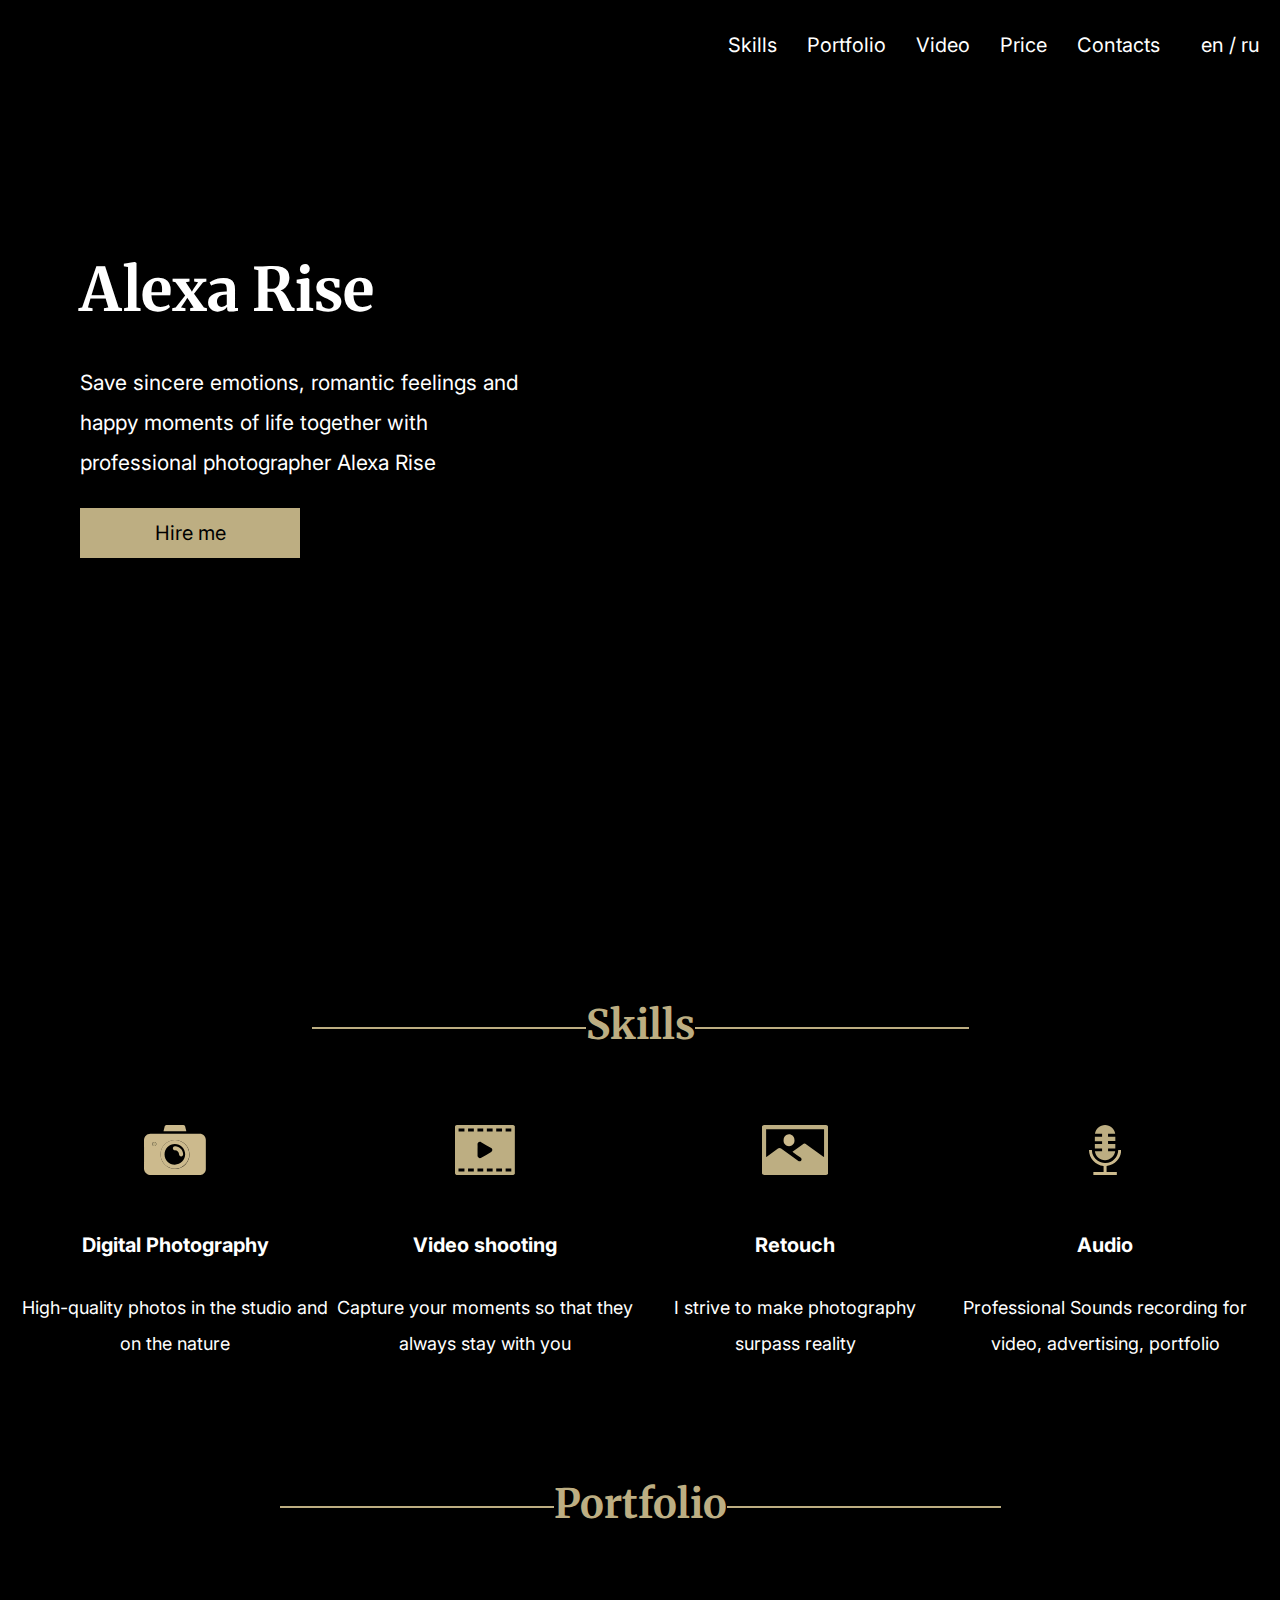
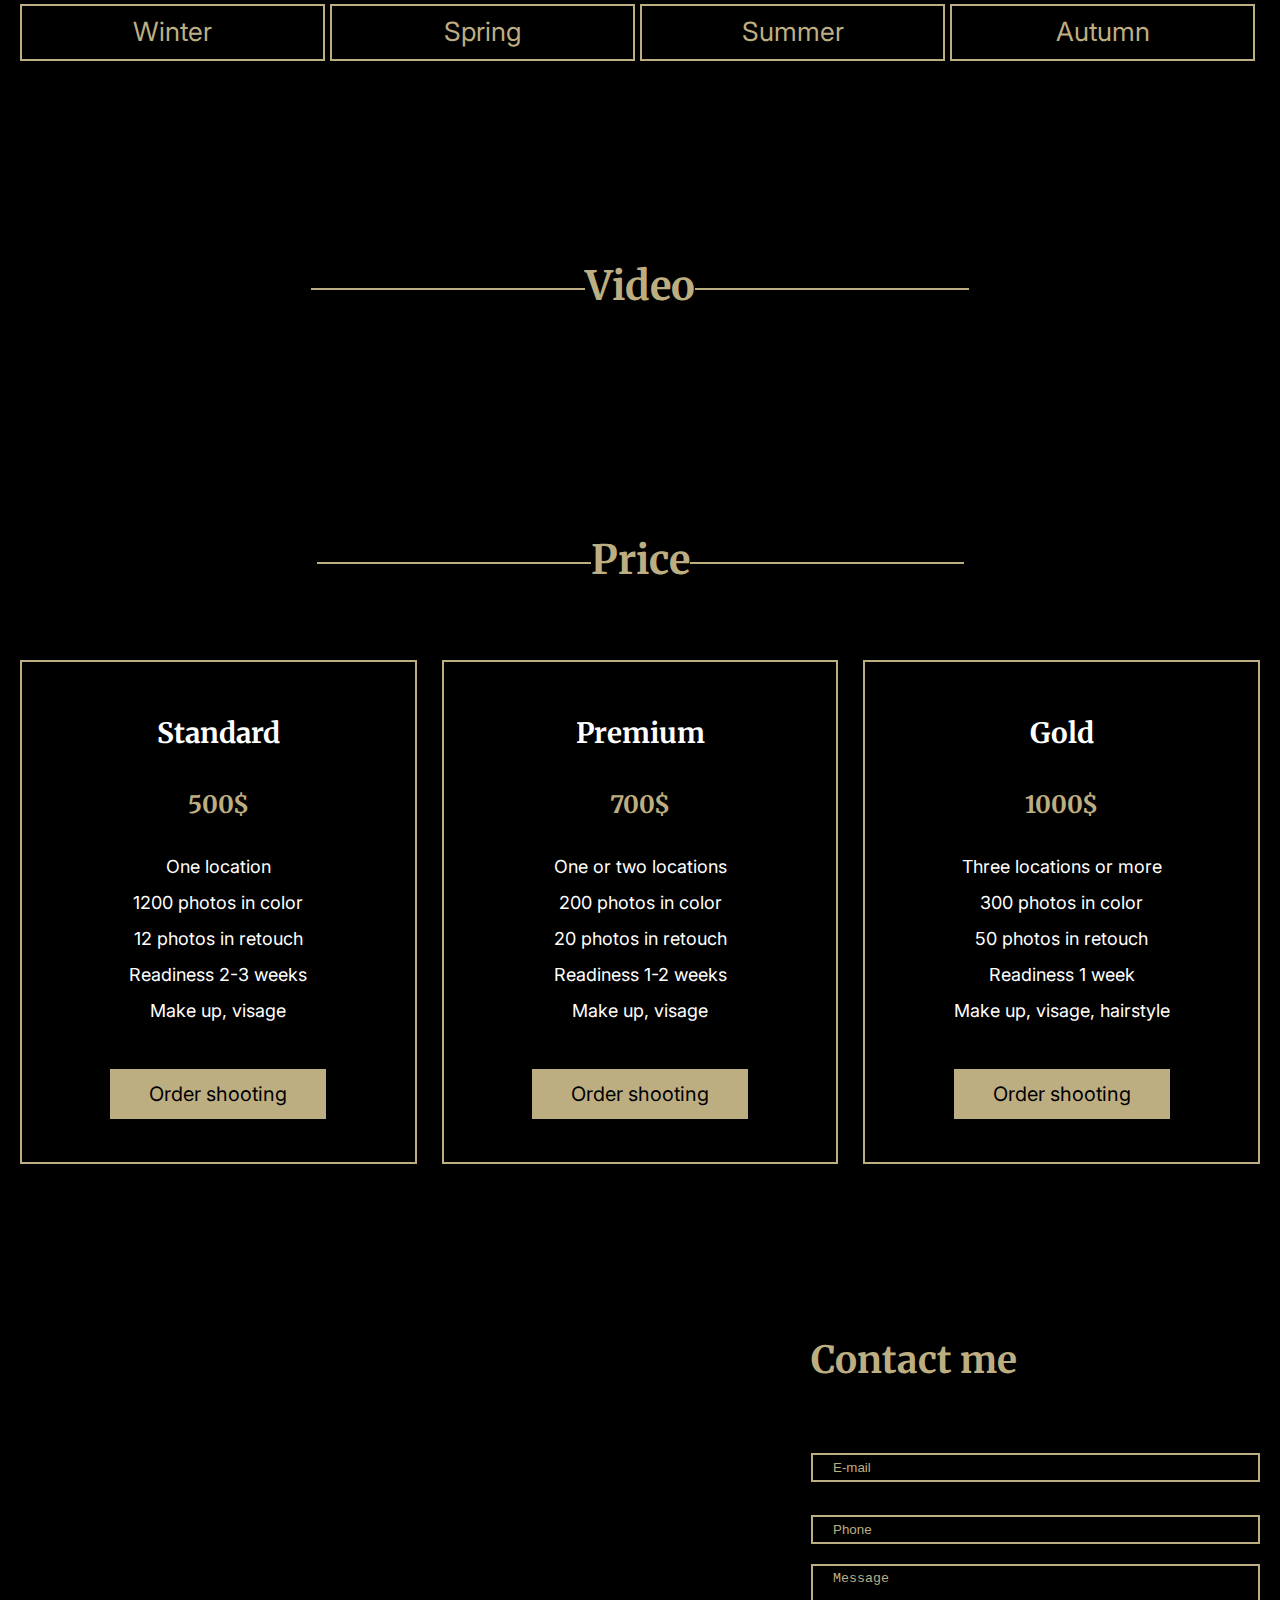
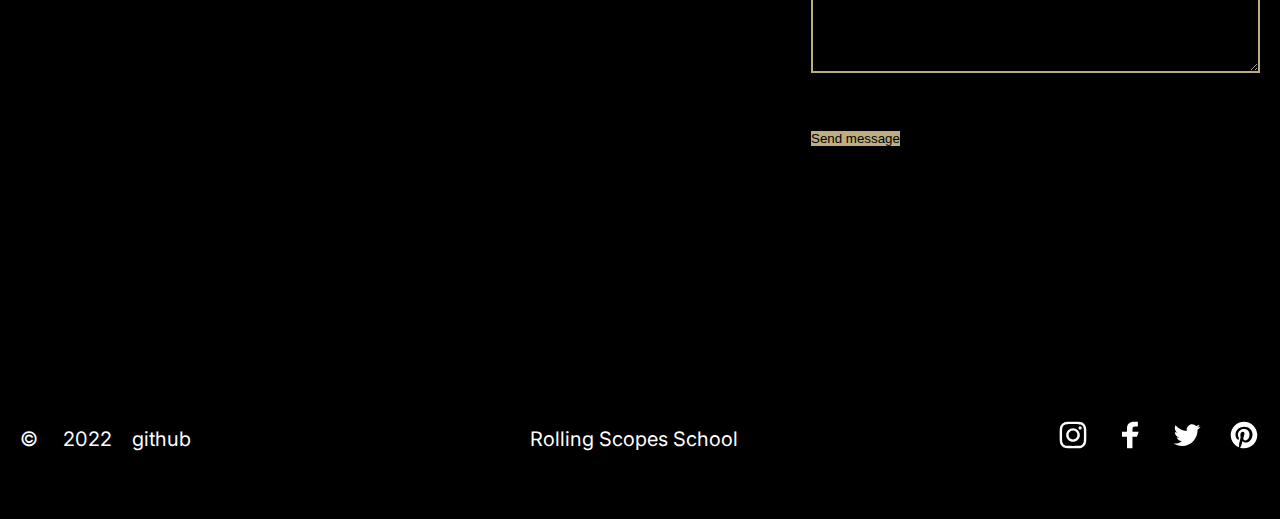
==== index.html @ 6d08cfe1 "feat: add work media quary" ====
<!DOCTYPE html>
<html lang="en">
  <head>
    <meta charset="UTF-8" />
    <meta http-equiv="X-UA-Compatible" content="IE=edge" />
    <meta name="viewport" content="width=device-width, initial-scale=1.0" />
    <link rel="stylesheet" href="/Css/style.css" />
    <title>Portfolio</title>
  </head>
  <body>
    <div class="wrapper">
      <!--Header-->
      <header class="header">
        <div class="container">
          <div class="header__row">
            <div class="header__logo">
              <div class="img-container">
                <a href=""><img src="/Assets/svg/logo.svg" alt="" /></a>
              </div>
            </div>
            <div class="header__menu-container">
              <div class="header__menu">
                <ul>
                  <li><a href="">Skills</a></li>
                  <li><a href="">Portfolio</a></li>
                  <li><a href="">Video</a></li>
                  <li><a href="">Price</a></li>
                  <li><a href="">Contacts</a></li>
                </ul>
              </div>
              <div class="header__language">
                <span><a href="">en</a></span>
                <span class="header__slash">/</span>
                <span><a href="">ru </a></span>
              </div>
              <div class="header__burger"><span></span></div>
            </div>
          </div>
        </div>
      </header>
      <!--Main-->
      <main class="main">
        <!--Hero-->
        <div class="hero">
          <div class="container">
            <div class="hero__row">
              <div class="hero__text">
                <div class="hero__title">
                  <h1>Alexa Rise</h1>
                </div>
                <div class="hero__description">
                  <p>
                    Save sincere emotions, romantic feelings and happy moments
                    of life together with professional photographer Alexa Rise
                  </p>
                </div>
                <div class="hero__button button">
                  <a href=""><span>Hire me</span></a>
                </div>
              </div>
            </div>
          </div>
        </div>
        <!--Skills-->
        <div class="skills">
          <div class="container">
            <div class="skills__container">
              <div class="skills__title-line title-line">
                <h2>Skills</h2>
              </div>
              <div class="skills__item-container">
                <span class="skills__row">
                  <div class="skills__item">
                    <div class="skills__img img-container">
                      <img src="/Assets/svg/camera1.svg" alt="" />
                    </div>
                    <div class="skills__title">
                      <span>Digital Photography</span>
                    </div>
                    <div class="skills__description">
                      High-quality photos in the studio and on the nature
                    </div>
                  </div>
                  <div class="skills__item">
                    <div class="skills__img img-container">
                      <img src="/Assets/svg/video1.svg" alt="" />
                    </div>
                    <div class="skills__title">
                      <span>Video shooting</span>
                    </div>
                    <div class="skills__description">
                      Capture your moments so that they always stay with you
                    </div>
                  </div>
                </span>
                <span class="skills__row">
                  <div class="skills__item">
                    <div class="skills__img img-container">
                      <img src="/Assets/svg/image1.svg" alt="" />
                    </div>
                    <div class="skills__title">
                      <span>Retouch</span>
                    </div>
                    <div class="skills__description">
                      I strive to make photography surpass reality
                    </div>
                  </div>
                  <div class="skills__item">
                    <div class="skills__img img-container">
                      <img src="/Assets/svg/mic1.svg" alt="" />
                    </div>
                    <div class="skills__title">
                      <span>Audio</span>
                    </div>
                    <div class="skills__description">
                      Professional Sounds recording for video, advertising,
                      portfolio
                    </div>
                  </div>
                </span>
              </div>
            </div>
          </div>
        </div>
        <!--Portfolio-->
        <div class="portfolio">
          <div class="container">
            <div class="portfolio__container">
              <div class="portfolio__title-line title-line">
                <h2>Portfolio</h2>
              </div>
              <div class="portfolio__item-container">
                <span class="portfolio__item-buttons">
                  <div class="portfolio__button button">
                    <a href=""><span>Winter</span></a>
                  </div>
                  <div class="portfolio__button button">
                    <a href="">Spring</a>
                  </div>
                </span>
                <span class="portfolio__item-buttons">
                  <div class="portfolio__button button">
                    <a href="">Summer</a>
                  </div>
                  <div class="portfolio__button button">
                    <a href="">Autumn</a>
                  </div>
                </span>
              </div>
              <div class="portfolio__gallery-container">
                <div class="portfolio__row">
                  <div class="portfolio__column">
                    <img src="/Assets/img/gallery/portfolio-img.jpg" alt="" />
                  </div>
                  <div class="portfolio__column">
                    <img src="/Assets/img/gallery/portfolio-img1.jpg" alt="" />
                  </div>
                  <div class="portfolio__column">
                    <img src="/Assets/img/gallery/portfolio-img2.jpg" alt="" />
                  </div>
                </div>

                <div class="portfolio__row">
                  <div class="portfolio__column">
                    <img src="/Assets/img/gallery/portfolio-img3.jpg" alt="" />
                  </div>
                  <div class="portfolio__column">
                    <img src="/Assets/img/gallery/portfolio-img4.jpg" alt="" />
                  </div>
                  <div class="portfolio__column">
                    <img src="/Assets/img/gallery/portfolio-img5.jpg" alt="" />
                  </div>
                </div>
              </div>
            </div>
          </div>
        </div>
        <!--Video-->
        <div class="video">
          <div class="container">
            <div class="video__container">
              <div class="video__title-line title-line">
                <h2>Video</h2>
              </div>
              <div class="video__video-container">
                <div class="img-container">
                  <img src="/Assets/img/gallery/video.jpg" alt="" />
                </div>
              </div>
            </div>
          </div>
        </div>
        <!--Price-->
        <div class="price">
          <div class="container">
            <div class="price__container">
              <div class="price__title-line title-line">
                <h2>Price</h2>
              </div>
              <div class="price__item-container">
                <div class="price__item">
                  <div class="price__title">Standard</div>
                  <div class="price__rate">500$</div>
                  <div class="price__description">
                    One location <br />
                    1200 photos in color <br />
                    12 photos in retouch <br />
                    Readiness 2-3 weeks <br />
                    Make up, visage
                  </div>
                  <div class="price__button button">
                    <a href="">Order shooting</a>
                  </div>
                </div>
                <div class="price__item">
                  <div class="price__title">Premium</div>
                  <div class="price__rate">700$</div>
                  <div class="price__description">
                    One or two locations <br />
                    200 photos in color <br />
                    20 photos in retouch <br />
                    Readiness 1-2 weeks <br />
                    Make up, visage
                  </div>
                  <div class="price__button button">
                    <a href="">Order shooting</a>
                  </div>
                </div>
                <div class="price__item">
                  <div class="price__title">Gold</div>
                  <div class="price__rate">1000$</div>
                  <div class="price__description">
                    Three locations or more <br />
                    300 photos in color <br />
                    50 photos in retouch <br />
                    Readiness 1 week <br />
                    Make up, visage, hairstyle
                  </div>
                  <div class="price__button button">
                    <a href="">Order shooting</a>
                  </div>
                </div>
              </div>
            </div>
          </div>
        </div>
        <!--Contacts-->
        <div class="contacts">
          <div class="contacts__hero">
            <div class="contacts__container">
              <div class="contacts__title"><h2>Contact me</h2></div>
              <form action="#">
                <p><input type="text" value="E-mail" /></p>
                <p><input type="text" value="Phone" /></p>
                <p>
                  <textarea name="textarea" id="textarea" cols="30" rows="3">
Message</textarea
                  >
                </p>
                <div>
                  <button class="contacts__button button" type="submit">
                    Send message
                  </button>
                </div>
              </form>
            </div>
          </div>
        </div>
      </main>
      <!--Footer-->
      <footer class="footer">
        <div class="container">
          <div class="footer__container">
            <div class="footer__github">
              <span>©</span> <span>2022</span><a href=""><span>github</span></a>
            </div>
            <div class="footer__rolling">
              <a href=""> Rolling Scopes School</a>
            </div>
            <div class="footer__socials">
              <a href=""><img src="/Assets/svg/inst1.svg" alt="" /></a>
              <a href=""><img src="/Assets/svg/fb1.svg" alt="" /></a>
              <a href=""><img src="/Assets/svg/tw1.svg" alt="" /></a>
              <a href=""><img src="/Assets/svg/pinterest1.svg" alt="" /></a>
            </div>
          </div>
        </div>
      </footer>
    </div>
    <script src="/Js/script.js"></script>
  </body>
</html>
---- Css/style.css ----
@import url("https://fonts.googleapis.com/css2?family=Merriweather:wght@700&display=swap");
@import url("https://fonts.googleapis.com/css2?family=Inter:wght@400;700&display=swap");
* {
  padding: 0;
  margin: 0;
  border: 0;
}

.pad {
  padding: 0;
}

.button {
  -ms-flex-item-align: center;
      -ms-grid-row-align: center;
      align-self: center;
  text-align: center;
  vertical-align: inherit;
}

body {
  font-family: Inter;
  font-size: 20px;
  font-style: normal;
  font-weight: 400;
  line-height: 50px;
  letter-spacing: 0em;
  color: white;
}

a {
  text-decoration: none;
  color: white;
}

li {
  list-style: none;
}

.wrapper {
  background-color: black;
  -webkit-box-sizing: border-box;
          box-sizing: border-box;
}

.container {
  max-width: 1440px;
  margin: 0 auto;
  -webkit-box-sizing: border-box;
          box-sizing: border-box;
}

.header__row {
  padding: 0 20px;
  display: -webkit-box;
  display: -ms-flexbox;
  display: flex;
  -webkit-box-pack: justify;
      -ms-flex-pack: justify;
          justify-content: space-between;
  background: url("/Assets/img/bg.jpg");
  background-repeat: no-repeat;
  background-position: top;
  background-size: inherit;
}

.header__logo {
  padding-top: 20px;
}

.header__logo img {
  width: 50px;
}

.header__menu-container {
  padding-top: 20px;
  display: -webkit-box;
  display: -ms-flexbox;
  display: flex;
  margin: 0;
}

.header__menu li {
  display: inline;
  margin-right: 25px;
}

.header__menu li:last-child {
  margin-right: 0;
}

.header__language {
  margin-left: 41px;
}

.header__burger {
  position: relative;
  right: 0px;
  top: 5px;
}

.header__burger::after, .header__burger::before {
  content: "";
  width: 30px;
  height: 2px;
  background-color: #fff;
  display: inline-block;
}

.header__burger::after {
  position: absolute;
  top: 10px;
  right: 64px;
  background-color: yellow;
}

.header__burger span::after {
  content: "";
  width: 30px;
  height: 2px;
  background-color: #fff;
  display: inline-block;
  position: absolute;
  top: 30px;
  right: 64px;
}

.header__burger::before {
  position: absolute;
  top: 20px;
  right: 64px;
  background-color: red;
}

@media (min-width: 768px) {
  .header__burger {
    display: none;
  }
}

@media (max-width: 920px) {
  .header li,
  .header span {
    font-size: 18px;
  }
}

@media (max-width: 768px) {
  .header__language {
    margin-right: 120px;
  }
  .header__language a {
    font-size: 20px;
  }
  .header__logo {
    margin-left: 60px;
  }
  .header__menu {
    display: none;
  }
  .header__menu {
    top: 0;
    left: 100%;
    position: fixed;
    width: 100%;
    height: 100%;
    background-color: black;
    display: -webkit-box;
    display: -ms-flexbox;
    display: flex;
    -webkit-transition: all 0.4s ease-in-out;
    transition: all 0.4s ease-in-out;
  }
  .header__menu ul {
    margin-top: 134px;
    display: -webkit-box;
    display: -ms-flexbox;
    display: flex;
    -webkit-box-orient: vertical;
    -webkit-box-direction: normal;
        -ms-flex-direction: column;
            flex-direction: column;
    margin-left: 15%;
  }
  .header__menu li {
    display: block;
    color: white;
    font-size: 35px;
    line-height: 73px;
    margin-bottom: 16px;
  }
  .header .active {
    left: 25%;
    -webkit-transition: all 0.4s ease-in-out;
    transition: all 0.4s ease-in-out;
  }
}

@media (max-width: 420px) {
  .header__row {
    padding: 0px;
  }
  .header__logo {
    margin: 10px;
  }
  .header__language {
    margin: 20px;
    margin-top: 11px;
  }
  .header__burger {
    top: 15px;
    right: 40px;
  }
}

.img-container {
  max-width: 100%;
}

.title-line {
  text-align: center;
  margin-bottom: 60px;
  color: #bdae82;
  font-family: Merriweather;
  font-size: 27px;
  font-style: normal;
  font-weight: 700;
  line-height: 80px;
  letter-spacing: 0em;
}

.title-line h2::before,
.title-line h2::after {
  content: "";
  width: 274px;
  height: 2px;
  display: inline-block;
  background-color: #bdae82;
  vertical-align: middle;
  margin-left: 0px;
  margin-right: 0;
}

@media (max-width: 768px) {
  .title-line {
    text-align: center;
    font-size: 32px;
    font-weight: 700;
    line-height: 40px;
    text-align: center;
    max-width: 420px;
  }
  .title-line h2::before,
  .title-line h2::after {
    content: "";
    max-width: 20%;
    height: 2px;
    display: inline-block;
    background-color: #bdae82;
    vertical-align: middle;
    margin-left: 0px;
    margin-right: 0;
  }
}

.hero__row {
  background-image: url("/Assets/img/bg.jpg");
  background-position: center -90px;
  background-size: cover;
  background-repeat: no-repeat;
  padding: 160px 0px 330px 80px;
  margin-bottom: 97px;
}

@media (max-width: 470px) {
  .hero__row {
    padding: 160px 0 330px 20px;
  }
}

.hero__text {
  max-width: 37%;
}

.hero__title {
  font-family: Merriweather;
  font-style: normal;
  font-weight: 700;
  line-height: 120px;
  letter-spacing: 0em;
  text-align: left;
  margin-bottom: 13px;
}

.hero__title h1 {
  font-size: 60px;
}

.hero__description {
  font-size: 21px;
  font-weight: 400;
  font-style: normal;
  line-height: 40px;
  text-align: left;
  margin-bottom: 25px;
}

.hero__button {
  max-width: 220px;
  background-color: #bdae82;
}

.hero__button a {
  color: black;
}

@media (max-width: 920px) {
  .hero__description {
    font-size: 18px;
  }
  .hero h1 {
    font-size: 49px;
  }
}

@media (max-width: 768px) {
  .hero__title {
    margin-bottom: 20px;
  }
  .hero__title h1 {
    font-size: 40px;
  }
  .hero__text {
    max-width: 65%;
  }
  .hero p {
    font-size: 20px;
    line-height: 24px;
    margin-bottom: 60px;
  }
}

.skills__container {
  padding: 0 20px;
  display: -webkit-box;
  display: -ms-flexbox;
  display: flex;
  -webkit-box-orient: vertical;
  -webkit-box-direction: normal;
      -ms-flex-direction: column;
          flex-direction: column;
  -webkit-box-align: center;
      -ms-flex-align: center;
          align-items: center;
}

.skills__row {
  max-width: 50%;
  display: -webkit-box;
  display: -ms-flexbox;
  display: flex;
}

.skills__item-container {
  display: -webkit-box;
  display: -ms-flexbox;
  display: flex;
}

.skills__item {
  display: -webkit-box;
  display: -ms-flexbox;
  display: flex;
  -webkit-box-orient: vertical;
  -webkit-box-direction: normal;
      -ms-flex-direction: column;
          flex-direction: column;
  text-align: center;
  max-width: 50%;
}

.skills__img {
  margin-bottom: 27px;
}

.skills__title {
  margin-bottom: 20px;
  font-style: normal;
  font-weight: 700;
  letter-spacing: 0em;
}

.skills__description {
  font-size: 18px;
  line-height: 36px;
  margin-bottom: 102px;
}

@media (max-width: 900px) {
  .skills__title-line h2::before,
  .skills__title-line h2::after {
    content: "";
    width: 235px;
    height: 2px;
    display: inline-block;
    background-color: #bdae82;
    vertical-align: middle;
    margin: 0 20px 0 20px;
  }
}

@media (max-width: 768px) {
  .skills {
    margin-bottom: 84px;
  }
  .skills__container {
    padding-left: 0px 20px;
  }
  .skills__row {
    max-width: 100%;
    margin-bottom: 36px;
  }
  .skills__title-line {
    line-height: 40px;
    font-size: 27px;
  }
  .skills__item-container {
    text-align: center;
    max-width: 100%;
    display: -webkit-box;
    display: -ms-flexbox;
    display: flex;
    -webkit-box-orient: vertical;
    -webkit-box-direction: normal;
        -ms-flex-direction: column;
            flex-direction: column;
    padding: 0px 42px;
  }
  .skills__item {
    display: -webkit-box;
    display: -ms-flexbox;
    display: flex;
    -webkit-box-orient: vertical;
    -webkit-box-direction: normal;
        -ms-flex-direction: column;
            flex-direction: column;
    text-align: center;
    width: 50%;
    padding: 0 10px 40px 10px;
    margin: 0 44px 0px 0px;
  }
  .skills__item:nth-child(2n) {
    margin-right: 0px;
  }
  .skills__img {
    max-width: 100%;
  }
  .skills__description {
    text-align: center;
    margin-bottom: 0;
    font-family: Inter;
    line-height: 22px;
  }
  .skills__title {
    line-height: 40px;
  }
}

@media (max-width: 500px) {
  .skills__item-container {
    padding: 0;
  }
}

.portfolio__container {
  padding: 0 20px;
  display: -webkit-box;
  display: -ms-flexbox;
  display: flex;
  -webkit-box-orient: vertical;
  -webkit-box-direction: normal;
      -ms-flex-direction: column;
          flex-direction: column;
  margin-bottom: 62.5px;
}

.portfolio__row {
  max-width: 50%;
  display: -webkit-box;
  display: -ms-flexbox;
  display: flex;
}

.portfolio__item-container {
  display: -webkit-box;
  display: -ms-flexbox;
  display: flex;
  max-width: 100%;
  -webkit-box-pack: center;
      -ms-flex-pack: center;
          justify-content: center;
  margin-bottom: 60px;
}

.portfolio__item-buttons {
  width: 100%;
  display: -webkit-box;
  display: -ms-flexbox;
  display: flex;
}

.portfolio__button {
  margin-right: 5px;
  background-color: black;
  width: 50%;
  border: 2px solid #bdae82;
}

.portfolio__button a {
  color: #bdae82;
  font-size: calc(18px + 10 * ((100vw - 320px) / (1440 - 320)));
}

.portfolio__gallery-container {
  display: -webkit-box;
  display: -ms-flexbox;
  display: flex;
  -ms-flex-wrap: wrap;
      flex-wrap: wrap;
}

.portfolio__row {
  max-width: 100%;
  display: -webkit-box;
  display: -ms-flexbox;
  display: flex;
}

.portfolio__column {
  padding: 0 12.5px 12.5px 12.5px;
  max-width: 33.3%;
}

.portfolio__column img {
  width: 100%;
}

.portfolio__column:nth-child(3n) {
  padding-right: 0;
}

.portfolio__column:nth-child(1) {
  padding-left: 0;
}

@media (max-width: 900px) {
  .portfolio__title-line h2::before,
  .portfolio__title-line h2::after {
    content: "";
    width: 200px;
    height: 2px;
    display: inline-block;
    background-color: #bdae82;
    vertical-align: middle;
    margin: 0 20px 0 20px;
  }
}

@media (max-width: 768px) {
  .portfolio__container {
    -webkit-box-align: center;
        -ms-flex-align: center;
            align-items: center;
    padding: 0px 20%;
  }
  .portfolio__row {
    max-width: 100%;
    display: -webkit-box;
    display: -ms-flexbox;
    display: flex;
    -webkit-box-orient: vertical;
    -webkit-box-direction: normal;
        -ms-flex-direction: column;
            flex-direction: column;
  }
  .portfolio__item-buttons {
    display: -webkit-box;
    display: -ms-flexbox;
    display: flex;
    width: 100%;
  }
  .portfolio__column {
    max-width: 100%;
    margin: 0;
    padding: 0;
    margin-bottom: 15px;
  }
  .portfolio__item-container {
    width: 100%;
    -webkit-box-orient: vertical;
    -webkit-box-direction: normal;
        -ms-flex-direction: column;
            flex-direction: column;
  }
  .portfolio__gallery-container {
    max-width: 100%;
  }
  .portfolio__button {
    min-width: 86px;
    width: 100%;
    margin: 0px 5px 5px 0px;
  }
  .portfolio__button:nth-child(2n) {
    margin-right: 0px;
  }
  .portfolio__title-line {
    line-height: 80px;
    font-size: 27px;
    margin-bottom: 50px;
  }
  .portfolio__title-line h2::before,
  .portfolio__title-line h2::after {
    content: "";
    max-width: 10%;
  }
}

.video__container {
  padding: 0 20px;
  display: -webkit-box;
  display: -ms-flexbox;
  display: flex;
  -webkit-box-orient: vertical;
  -webkit-box-direction: normal;
      -ms-flex-direction: column;
          flex-direction: column;
  margin-bottom: 84px;
}

.video__video-container {
  max-width: 100%;
}

.video__video-container img {
  width: 100%;
}

@media (max-width: 900px) {
  .video__title-line h2::before,
  .video__title-line h2::after {
    content: "";
    width: 235px;
    height: 2px;
    display: inline-block;
    background-color: #bdae82;
    vertical-align: middle;
    margin: 0 20px 0 20px;
  }
}

@media (max-width: 768px) {
  .video__container {
    display: -webkit-box;
    display: -ms-flexbox;
    display: flex;
    -webkit-box-align: center;
        -ms-flex-align: center;
            align-items: center;
  }
  .video__title-line {
    line-height: 80px;
    font-size: 27px;
    margin-bottom: 50px;
  }
  .video__title-line h2::before,
  .video__title-line h2::after {
    content: "";
    max-width: 20%;
  }
}

.price__button {
  max-width: 220px;
  padding: 0px 39px;
  background-color: #bdae82;
}

.price__button a {
  color: black;
}

.price__container {
  padding: 0 20px;
  display: -webkit-box;
  display: -ms-flexbox;
  display: flex;
  -webkit-box-orient: vertical;
  -webkit-box-direction: normal;
      -ms-flex-direction: column;
          flex-direction: column;
  margin-bottom: 100px;
}

.price__item-container {
  max-width: 100%;
  display: -webkit-box;
  display: -ms-flexbox;
  display: flex;
  -webkit-box-pack: justify;
      -ms-flex-pack: justify;
          justify-content: space-between;
}

.price__item {
  display: -webkit-box;
  display: -ms-flexbox;
  display: flex;
  -webkit-box-orient: vertical;
  -webkit-box-direction: normal;
      -ms-flex-direction: column;
          flex-direction: column;
  text-align: center;
  padding: 43px 15px;
  width: 100%;
  border: 2px solid #bdae82;
  margin-right: 25px;
}

.price__item:last-child {
  margin-right: 0;
}

.price__title {
  font-family: Merriweather;
  font-size: 28px;
  font-weight: 700;
  line-height: 56px;
  letter-spacing: 0em;
  margin-bottom: 20px;
}

.price__rate {
  font-family: Merriweather;
  font-size: 24px;
  font-style: normal;
  font-weight: 700;
  line-height: 48px;
  letter-spacing: 0em;
  color: #bdae82;
  margin-bottom: 20px;
}

.price__description {
  font-family: Inter;
  font-size: 18px;
  font-style: normal;
  font-weight: 400;
  line-height: 36px;
  letter-spacing: 0em;
  margin-bottom: 40px;
}

@media (max-width: 814px) {
  .price__button {
    font-size: 18px;
  }
}

@media (max-width: 900px) {
  .price__description {
    font-size: 16px;
  }
  .price__item {
    margin-right: 5px;
  }
  .price h2::before,
  .price h2::after {
    content: "";
    width: 235px;
    height: 2px;
    display: inline-block;
    background-color: #bdae82;
    vertical-align: middle;
    margin: 0 20px 0 20px;
  }
}

@media (max-width: 768px) {
  .price__container {
    display: -webkit-box;
    display: -ms-flexbox;
    display: flex;
    -webkit-box-align: center;
        -ms-flex-align: center;
            align-items: center;
    margin-bottom: 0;
  }
  .price__title-line {
    line-height: 80px;
    font-size: 27px;
    margin-bottom: 50px;
  }
  .price__title-line h2::before,
  .price__title-line h2::after {
    content: "";
    max-width: 20%;
  }
  .price__item-container {
    -webkit-box-orient: vertical;
    -webkit-box-direction: normal;
        -ms-flex-direction: column;
            flex-direction: column;
    -webkit-box-align: center;
        -ms-flex-align: center;
            align-items: center;
  }
  .price__item {
    width: 100%;
    margin-bottom: 50px;
  }
  .price__item:last-child {
    margin-bottom: 80px;
  }
  .price__button {
    max-width: 220px;
  }
}

.contacts__hero {
  background: url("/Assets/img/contacts.jpg");
  height: 700px;
  max-height: 700px;
  background-size: cover;
}

.contacts__container {
  float: right;
  padding-right: 20px;
  padding-top: 56px;
  display: -webkit-box;
  display: -ms-flexbox;
  display: flex;
  -webkit-box-orient: vertical;
  -webkit-box-direction: normal;
      -ms-flex-direction: column;
          flex-direction: column;
}

.contacts__container__button {
  max-width: 220px;
  padding: 16px 43px;
  font-size: 20px;
}

.contacts__container input[type="text"] {
  background: transparent;
  border: 2px solid #bdae82;
  color: #bdae82;
  width: 425px;
  -webkit-box-flex: 1;
      -ms-flex-positive: 1;
          flex-grow: 1;
  padding: 5px 0px 5px 20px;
  margin-bottom: 20px;
}

.contacts__container textarea {
  background: transparent;
  border: 2px solid #bdae82;
  color: #bdae82;
  width: 425px;
  padding: 5px 0 55px 20px;
  margin-bottom: 20px;
}

.contacts__container button[type="submit"] {
  background-color: #bdae82;
}

.contacts__title {
  font-family: Merriweather;
  color: #bdae82;
  font-size: 25px;
  font-style: normal;
  font-weight: 700;
  line-height: 80px;
  letter-spacing: 0em;
  text-align: left;
  margin-bottom: 40px;
}

@media (max-width: 768px) {
  .contacts__hero {
    display: -webkit-box;
    display: -ms-flexbox;
    display: flex;
    -webkit-box-pack: center;
        -ms-flex-pack: center;
            justify-content: center;
  }
  .contacts button[type="submit"] {
    max-width: 220px;
    padding: 16px 43px;
    font-size: 20px;
  }
  .contacts input[type="text"] {
    width: 94.5%;
    max-width: 450px;
  }
  .contacts textarea {
    max-width: 450px;
    width: 94.5%;
  }
  .contacts form {
    padding: 0px 20px;
    max-width: 450px;
    display: -webkit-box;
    display: -ms-flexbox;
    display: flex;
    -webkit-box-pack: center;
        -ms-flex-pack: center;
            justify-content: center;
    -webkit-box-orient: vertical;
    -webkit-box-direction: normal;
        -ms-flex-direction: column;
            flex-direction: column;
    text-align: center;
  }
  .contacts__title {
    text-align: center;
  }
}

@media (max-width: 550px) {
  .contacts form {
    max-width: 200px;
  }
}

.footer__container {
  padding: 50px 20px;
  display: -webkit-box;
  display: -ms-flexbox;
  display: flex;
  -webkit-box-pack: justify;
      -ms-flex-pack: justify;
          justify-content: space-between;
}

.footer__github span {
  margin-right: 20px;
  font-size: 20px;
  line-height: 50px;
}

.footer__socials a {
  vertical-align: sub;
  margin-right: 20px;
}

.footer__socials a:last-child {
  margin-right: 0px;
}

@media (max-width: 920px) {
  .footer span {
    font-size: 16px;
  }
  .footer a {
    font-size: 16px;
  }
  .footer img {
    width: 24px;
  }
}

@media (max-width: 768px) {
  .footer__container {
    display: -webkit-box;
    display: -ms-flexbox;
    display: flex;
    -webkit-box-orient: vertical;
    -webkit-box-direction: normal;
        -ms-flex-direction: column;
            flex-direction: column;
    -webkit-box-align: center;
        -ms-flex-align: center;
            align-items: center;
    padding: 28px 0 28px 0;
  }
}
/*# sourceMappingURL=style.css.map */
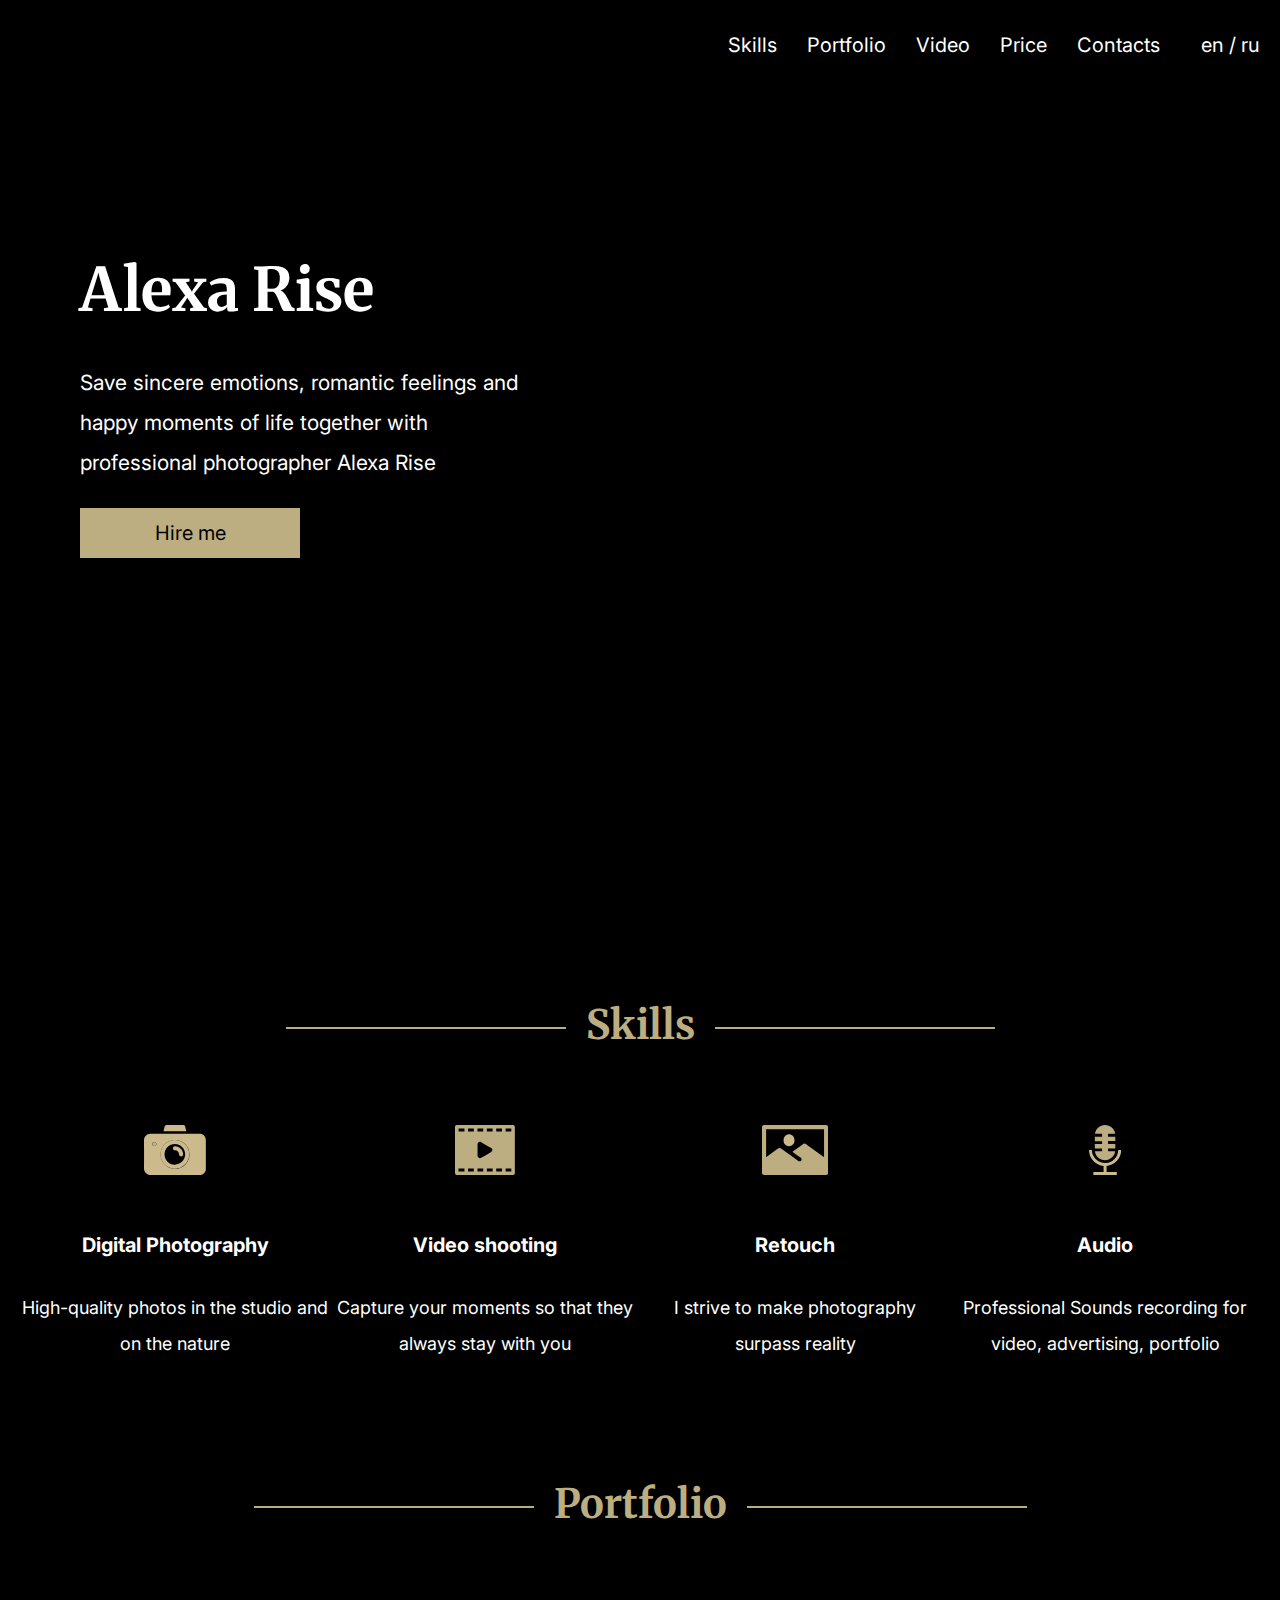
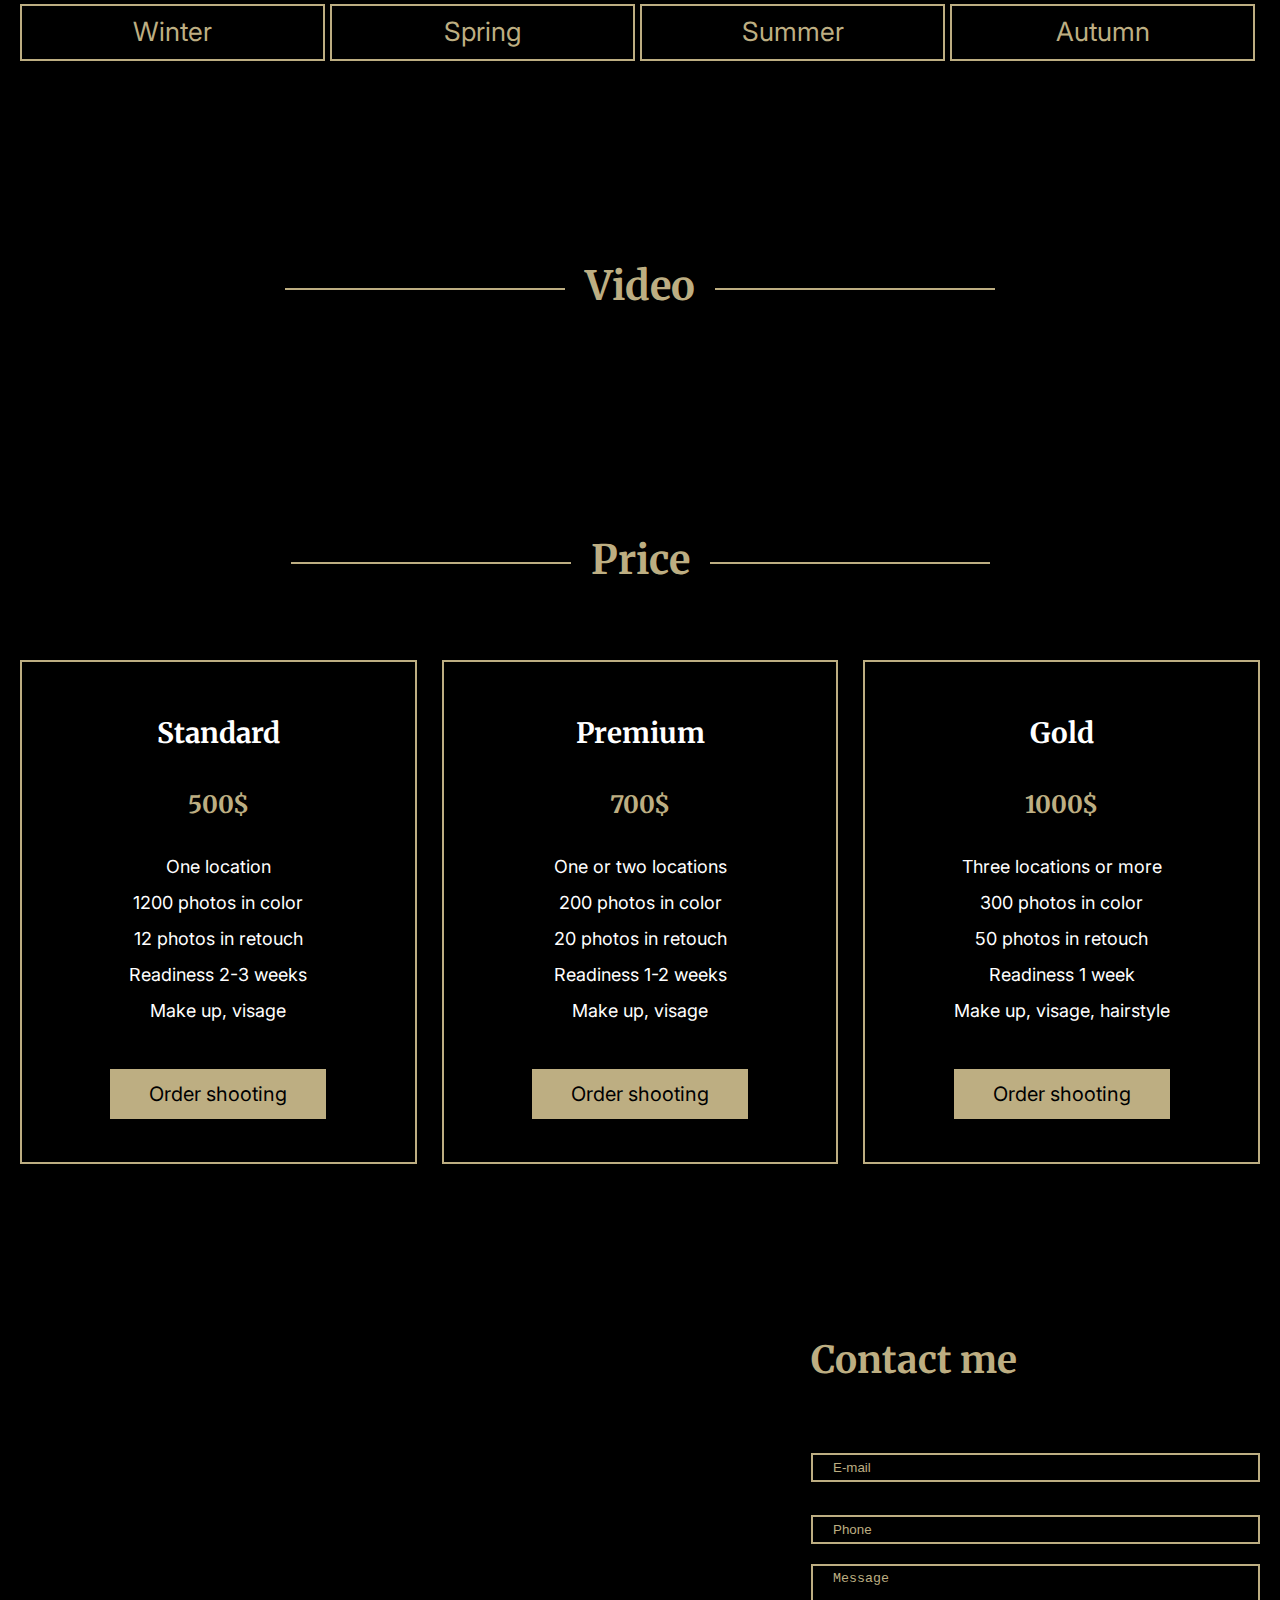
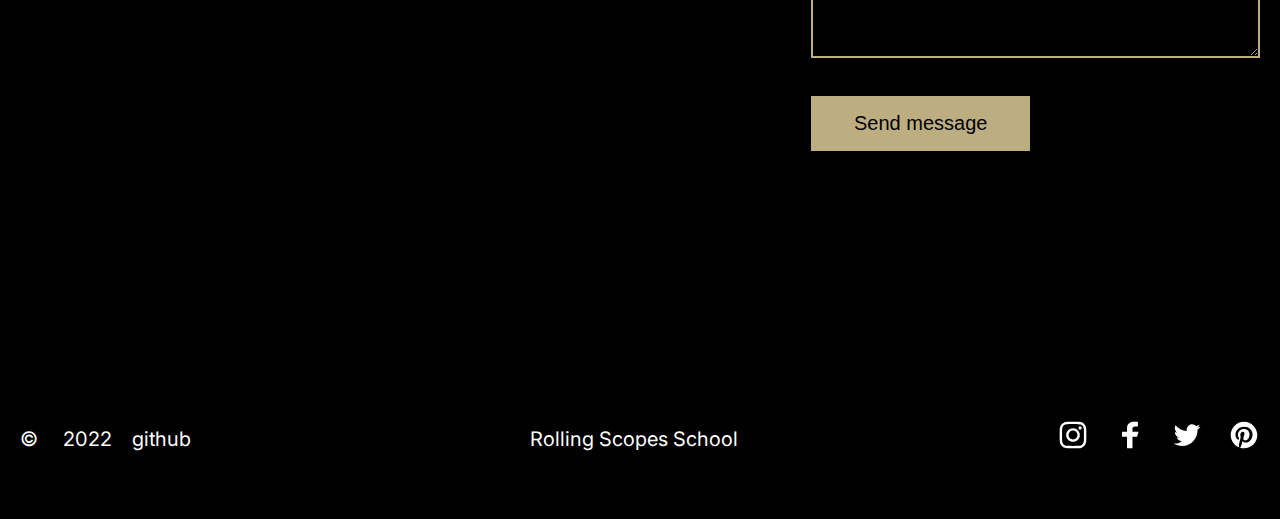
==== commit 02291981: "Merge pull request #3 from retouch226/portfolio-part2" ====
--- a/index.html
+++ b/index.html
@@ -20,12 +20,16 @@
             </div>
             <div class="header__menu-container">
               <div class="header__menu">
-                <ul>
-                  <li><a href="">Skills</a></li>
-                  <li><a href="">Portfolio</a></li>
-                  <li><a href="">Video</a></li>
-                  <li><a href="">Price</a></li>
-                  <li><a href="">Contacts</a></li>
+                <ul class="menu-list">
+                  <li><a class="nav" href="#skills">Skills</a></li>
+                  <li class="nav">
+                    <a class="nav" href="#portfolio">Portfolio</a>
+                  </li>
+                  <li class="nav"><a class="nav" href="#video">Video</a></li>
+                  <li class="nav"><a class="nav" href="#price">Price</a></li>
+                  <li class="nav">
+                    <a class="nav" href="#contacts">Contacts</a>
+                  </li>
                 </ul>
               </div>
               <div class="header__language">
@@ -62,7 +66,7 @@
           </div>
         </div>
         <!--Skills-->
-        <div class="skills">
+        <section id="skills" class="skills">
           <div class="container">
             <div class="skills__container">
               <div class="skills__title-line title-line">
@@ -121,9 +125,9 @@
               </div>
             </div>
           </div>
-        </div>
+        </section>
         <!--Portfolio-->
-        <div class="portfolio">
+        <section id="portfolio" class="portfolio">
           <div class="container">
             <div class="portfolio__container">
               <div class="portfolio__title-line title-line">
@@ -174,9 +178,9 @@
               </div>
             </div>
           </div>
-        </div>
+        </section>
         <!--Video-->
-        <div class="video">
+        <section id="video" class="video">
           <div class="container">
             <div class="video__container">
               <div class="video__title-line title-line">
@@ -189,9 +193,9 @@
               </div>
             </div>
           </div>
-        </div>
+        </section>
         <!--Price-->
-        <div class="price">
+        <section id="price" class="price">
           <div class="container">
             <div class="price__container">
               <div class="price__title-line title-line">
@@ -243,9 +247,9 @@
               </div>
             </div>
           </div>
-        </div>
+        </section>
         <!--Contacts-->
-        <div class="contacts">
+        <section id="contacts" class="contacts">
           <div class="contacts__hero">
             <div class="contacts__container">
               <div class="contacts__title"><h2>Contact me</h2></div>
@@ -253,7 +257,7 @@
                 <p><input type="text" value="E-mail" /></p>
                 <p><input type="text" value="Phone" /></p>
                 <p>
-                  <textarea name="textarea" id="textarea" cols="30" rows="3">
+                  <textarea name="textarea" id="textarea" cols="30" rows="2">
 Message</textarea
                   >
                 </p>
@@ -265,17 +269,20 @@
               </form>
             </div>
           </div>
-        </div>
+        </section>
       </main>
       <!--Footer-->
       <footer class="footer">
         <div class="container">
           <div class="footer__container">
             <div class="footer__github">
-              <span>©</span> <span>2022</span><a href=""><span>github</span></a>
+              <span>©</span> <span>2022</span
+              ><a href="https://github.com/retouch226"><span>github</span></a>
             </div>
             <div class="footer__rolling">
-              <a href=""> Rolling Scopes School</a>
+              <a href="https://github.com/rolling-scopes-school">
+                Rolling Scopes School</a
+              >
             </div>
             <div class="footer__socials">
               <a href=""><img src="/Assets/svg/inst1.svg" alt="" /></a>
--- a/Css/style.css
+++ b/Css/style.css
@@ -6,6 +6,10 @@
   border: 0;
 }
 
+html {
+  scroll-behavior: smooth;
+}
+
 .pad {
   padding: 0;
 }
@@ -16,6 +20,10 @@
       align-self: center;
   text-align: center;
   vertical-align: inherit;
+}
+
+.button a:hover {
+  color: white;
 }
 
 body {
@@ -85,12 +93,20 @@
   margin-right: 25px;
 }
 
+.header__menu li a:hover {
+  color: #bdae82;
+}
+
 .header__menu li:last-child {
   margin-right: 0;
 }
 
 .header__language {
   margin-left: 41px;
+}
+
+.header__language a:hover {
+  color: #bdae82;
 }
 
 .header__burger {
@@ -146,6 +162,10 @@
 }
 
 @media (max-width: 768px) {
+  .header__row {
+    background-position: -1px -41px;
+    background-size: 978px;
+  }
   .header__language {
     margin-right: 120px;
   }
@@ -194,6 +214,10 @@
     -webkit-transition: all 0.4s ease-in-out;
     transition: all 0.4s ease-in-out;
   }
+  .header .active__burger::before {
+    -webkit-transform: rotate(45deg);
+            transform: rotate(45deg);
+  }
 }
 
 @media (max-width: 420px) {
@@ -210,6 +234,14 @@
   .header__burger {
     top: 15px;
     right: 40px;
+  }
+}
+
+@media (max-width: 620px) {
+  .header .active {
+    left: 0%;
+    -webkit-transition: all 0.4s ease-in-out;
+    transition: all 0.4s ease-in-out;
   }
 }
 
@@ -222,6 +254,12 @@
   margin-bottom: 60px;
   color: #bdae82;
   font-family: Merriweather;
+  display: -webkit-box;
+  display: -ms-flexbox;
+  display: flex;
+  -webkit-box-pack: center;
+      -ms-flex-pack: center;
+          justify-content: center;
   font-size: 27px;
   font-style: normal;
   font-weight: 700;
@@ -229,22 +267,34 @@
   letter-spacing: 0em;
 }
 
-.title-line h2::before,
+.title-line h2 {
+  position: relative;
+}
+
+.title-line h2::before {
+  content: "";
+  display: inline-block;
+  width: 280px;
+  background-color: #bdae82;
+  height: 2px;
+  margin: 0 20px;
+  vertical-align: middle;
+}
+
 .title-line h2::after {
   content: "";
-  width: 274px;
+  display: inline-block;
+  width: 280px;
   height: 2px;
-  display: inline-block;
   background-color: #bdae82;
+  margin: 0 20px;
   vertical-align: middle;
-  margin-left: 0px;
-  margin-right: 0;
 }
 
 @media (max-width: 768px) {
   .title-line {
     text-align: center;
-    font-size: 32px;
+    font-size: 20px;
     font-weight: 700;
     line-height: 40px;
     text-align: center;
@@ -263,6 +313,16 @@
   }
 }
 
+@media (max-width: 610px) {
+  .title-line {
+    font-size: 16px;
+  }
+  .title-line h2::before h2,
+  .title-line h2::after h2 {
+    width: 140px;
+  }
+}
+
 .hero__row {
   background-image: url("/Assets/img/bg.jpg");
   background-position: center -90px;
@@ -270,6 +330,14 @@
   background-repeat: no-repeat;
   padding: 160px 0px 330px 80px;
   margin-bottom: 97px;
+}
+
+@media (max-width: 768px) {
+  .hero__row {
+    padding: 25px 0px 245px 60px;
+    height: 230px;
+    background-image: url("/Assets/img/bglittle.jpg");
+  }
 }
 
 @media (max-width: 470px) {
@@ -325,10 +393,11 @@
 
 @media (max-width: 768px) {
   .hero__title {
-    margin-bottom: 20px;
+    margin-bottom: -36px;
   }
   .hero__title h1 {
-    font-size: 40px;
+    font-size: 31px;
+    line-height: 174px;
   }
   .hero__text {
     max-width: 65%;
@@ -419,10 +488,6 @@
   .skills__row {
     max-width: 100%;
     margin-bottom: 36px;
-  }
-  .skills__title-line {
-    line-height: 40px;
-    font-size: 27px;
   }
   .skills__item-container {
     text-align: center;
@@ -453,7 +518,7 @@
     margin-right: 0px;
   }
   .skills__img {
-    max-width: 100%;
+    width: 100%;
   }
   .skills__description {
     text-align: center;
@@ -462,13 +527,19 @@
     line-height: 22px;
   }
   .skills__title {
-    line-height: 40px;
+    line-height: 22px;
   }
 }
 
 @media (max-width: 500px) {
   .skills__item-container {
     padding: 0;
+  }
+  .skills__title {
+    font-size: 16px;
+  }
+  .skills__description {
+    font-size: 16px;
   }
 }
 
@@ -514,6 +585,11 @@
   background-color: black;
   width: 50%;
   border: 2px solid #bdae82;
+}
+
+.portfolio__button:hover {
+  background-color: #bdae82;
+  color: white;
 }
 
 .portfolio__button a {
@@ -593,7 +669,7 @@
     max-width: 100%;
     margin: 0;
     padding: 0;
-    margin-bottom: 15px;
+    margin-bottom: 7px;
   }
   .portfolio__item-container {
     width: 100%;
@@ -601,6 +677,7 @@
     -webkit-box-direction: normal;
         -ms-flex-direction: column;
             flex-direction: column;
+    margin-bottom: 49px;
   }
   .portfolio__gallery-container {
     max-width: 100%;
@@ -612,16 +689,6 @@
   }
   .portfolio__button:nth-child(2n) {
     margin-right: 0px;
-  }
-  .portfolio__title-line {
-    line-height: 80px;
-    font-size: 27px;
-    margin-bottom: 50px;
-  }
-  .portfolio__title-line h2::before,
-  .portfolio__title-line h2::after {
-    content: "";
-    max-width: 10%;
   }
 }
 
@@ -663,19 +730,10 @@
     display: -webkit-box;
     display: -ms-flexbox;
     display: flex;
+    padding: 0;
     -webkit-box-align: center;
         -ms-flex-align: center;
             align-items: center;
-  }
-  .video__title-line {
-    line-height: 80px;
-    font-size: 27px;
-    margin-bottom: 50px;
-  }
-  .video__title-line h2::before,
-  .video__title-line h2::after {
-    content: "";
-    max-width: 20%;
   }
 }
 
@@ -795,16 +853,6 @@
             align-items: center;
     margin-bottom: 0;
   }
-  .price__title-line {
-    line-height: 80px;
-    font-size: 27px;
-    margin-bottom: 50px;
-  }
-  .price__title-line h2::before,
-  .price__title-line h2::after {
-    content: "";
-    max-width: 20%;
-  }
   .price__item-container {
     -webkit-box-orient: vertical;
     -webkit-box-direction: normal;
@@ -815,8 +863,9 @@
             align-items: center;
   }
   .price__item {
-    width: 100%;
+    max-width: 100%;
     margin-bottom: 50px;
+    margin-right: 0px;
   }
   .price__item:last-child {
     margin-bottom: 80px;
@@ -875,6 +924,13 @@
 
 .contacts__container button[type="submit"] {
   background-color: #bdae82;
+  max-width: 220px;
+  padding: 16px 43px;
+  font-size: 20px;
+}
+
+.contacts__container button[type="submit"]:hover {
+  color: white;
 }
 
 .contacts__title {
@@ -897,6 +953,9 @@
     -webkit-box-pack: center;
         -ms-flex-pack: center;
             justify-content: center;
+    height: 600px;
+    background-size: cover;
+    background-position: bottom;
   }
   .contacts button[type="submit"] {
     max-width: 220px;
@@ -904,12 +963,13 @@
     font-size: 20px;
   }
   .contacts input[type="text"] {
-    width: 94.5%;
-    max-width: 450px;
+    max-width: 550px;
+    max-height: 35px;
   }
   .contacts textarea {
     max-width: 450px;
     width: 94.5%;
+    margin-bottom: 10px;
   }
   .contacts form {
     padding: 0px 20px;
@@ -928,13 +988,39 @@
   }
   .contacts__title {
     text-align: center;
+    line-height: 74px;
+    font-size: 19px;
+    margin-bottom: 42px;
   }
 }
 
 @media (max-width: 550px) {
   .contacts form {
-    max-width: 200px;
-  }
+    max-width: 250px;
+  }
+  .contacts button[type="submit"] {
+    max-width: 220px;
+    padding: 16px 43px;
+    font-size: 20px;
+  }
+  .contacts input[type="text"] {
+    max-width: 235px;
+    max-height: 35px;
+  }
+  .contacts textarea {
+    max-width: 450px;
+    width: 94.5%;
+    margin-bottom: 10px;
+  }
+  .contacts button[type="submit"] {
+    max-width: 220px;
+    padding: 16px 43px;
+    font-size: 16px;
+  }
+}
+
+.footer a:hover {
+  color: #bdae82;
 }
 
 .footer__container {
@@ -960,6 +1046,10 @@
 
 .footer__socials a:last-child {
   margin-right: 0px;
+}
+
+.footer__socials a:hover {
+  color: #bdae82;
 }
 
 @media (max-width: 920px) {
@@ -986,7 +1076,28 @@
     -webkit-box-align: center;
         -ms-flex-align: center;
             align-items: center;
-    padding: 28px 0 28px 0;
+    padding: 16px 0 28px 0;
+  }
+  .footer__github {
+    margin-bottom: -10px;
+  }
+  .footer__github span {
+    font-size: 20px;
+    line-height: 45px;
+  }
+  .footer__rolling {
+    margin-bottom: 15px;
+  }
+  .footer__rolling a {
+    font-size: 20px;
+  }
+  .footer__socials {
+    display: -webkit-box;
+    display: -ms-flexbox;
+    display: flex;
+  }
+  .footer__socials img {
+    width: 31px;
   }
 }
 /*# sourceMappingURL=style.css.map */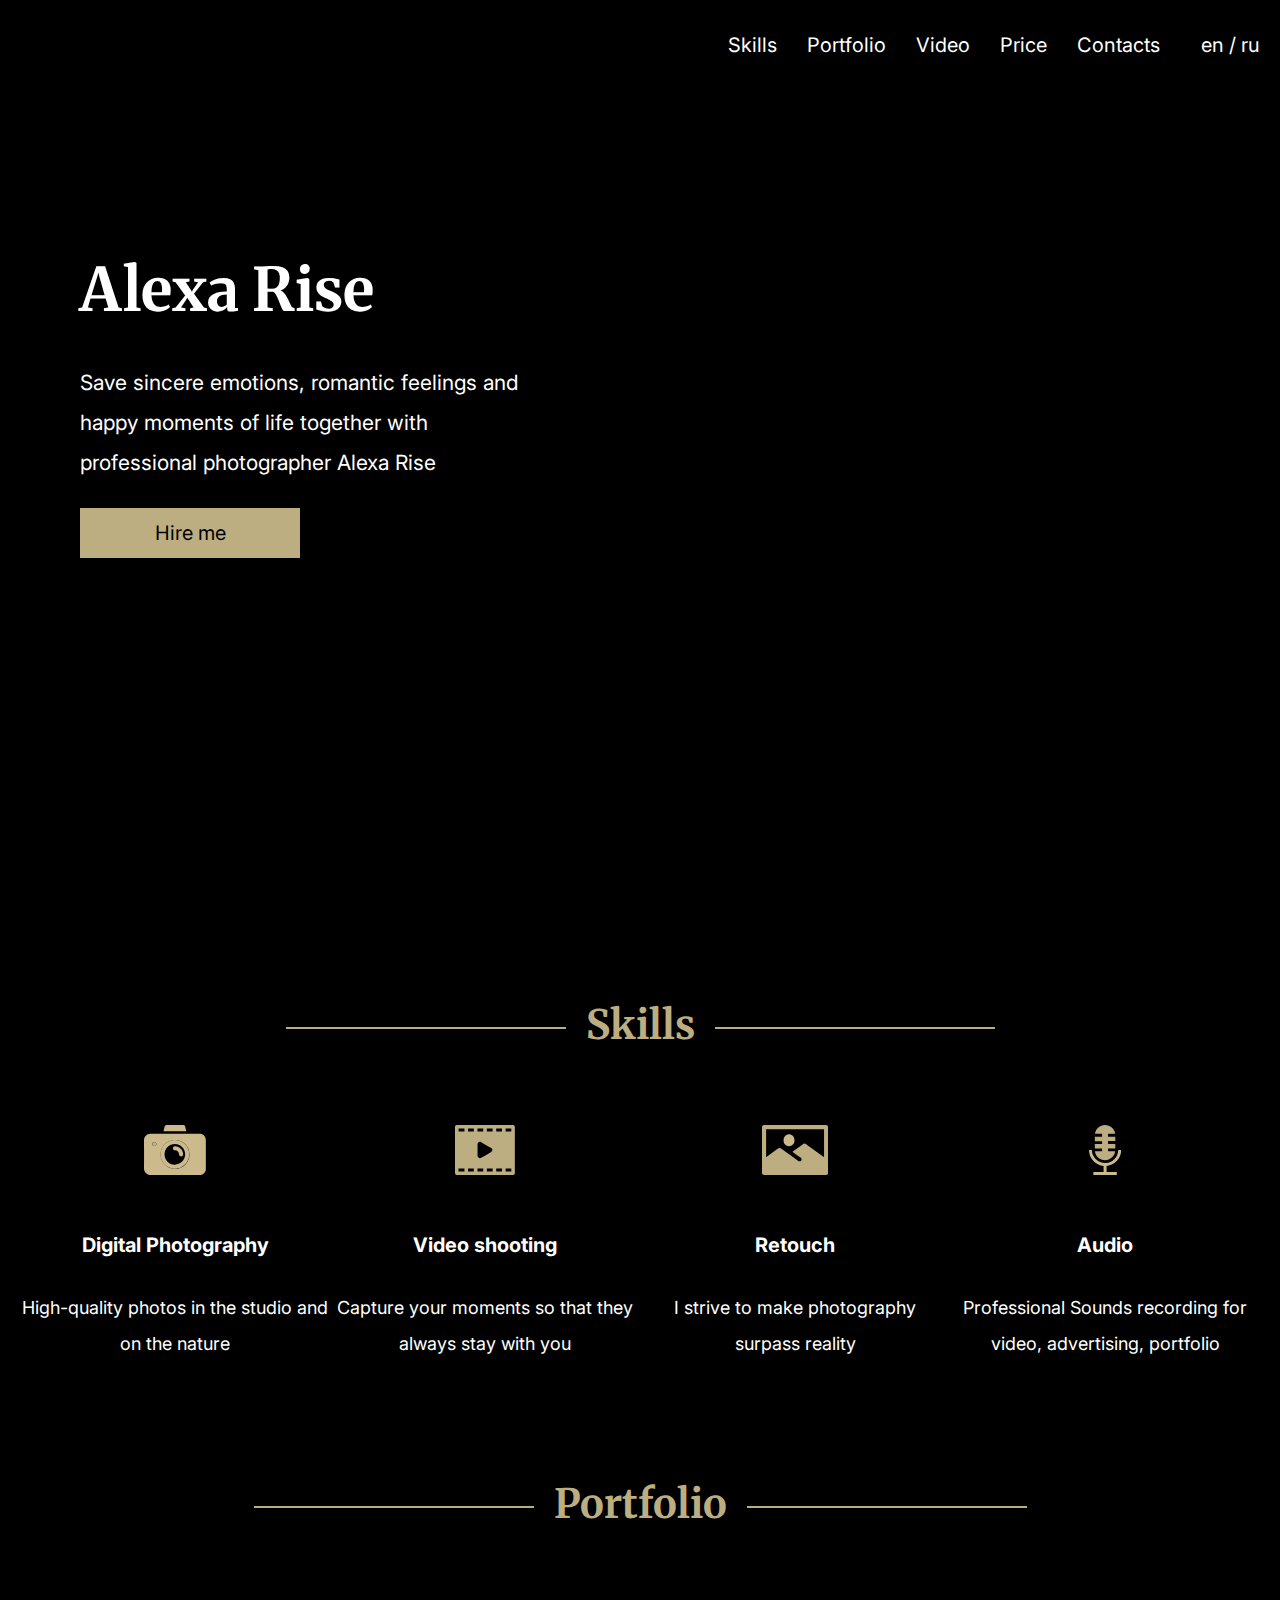
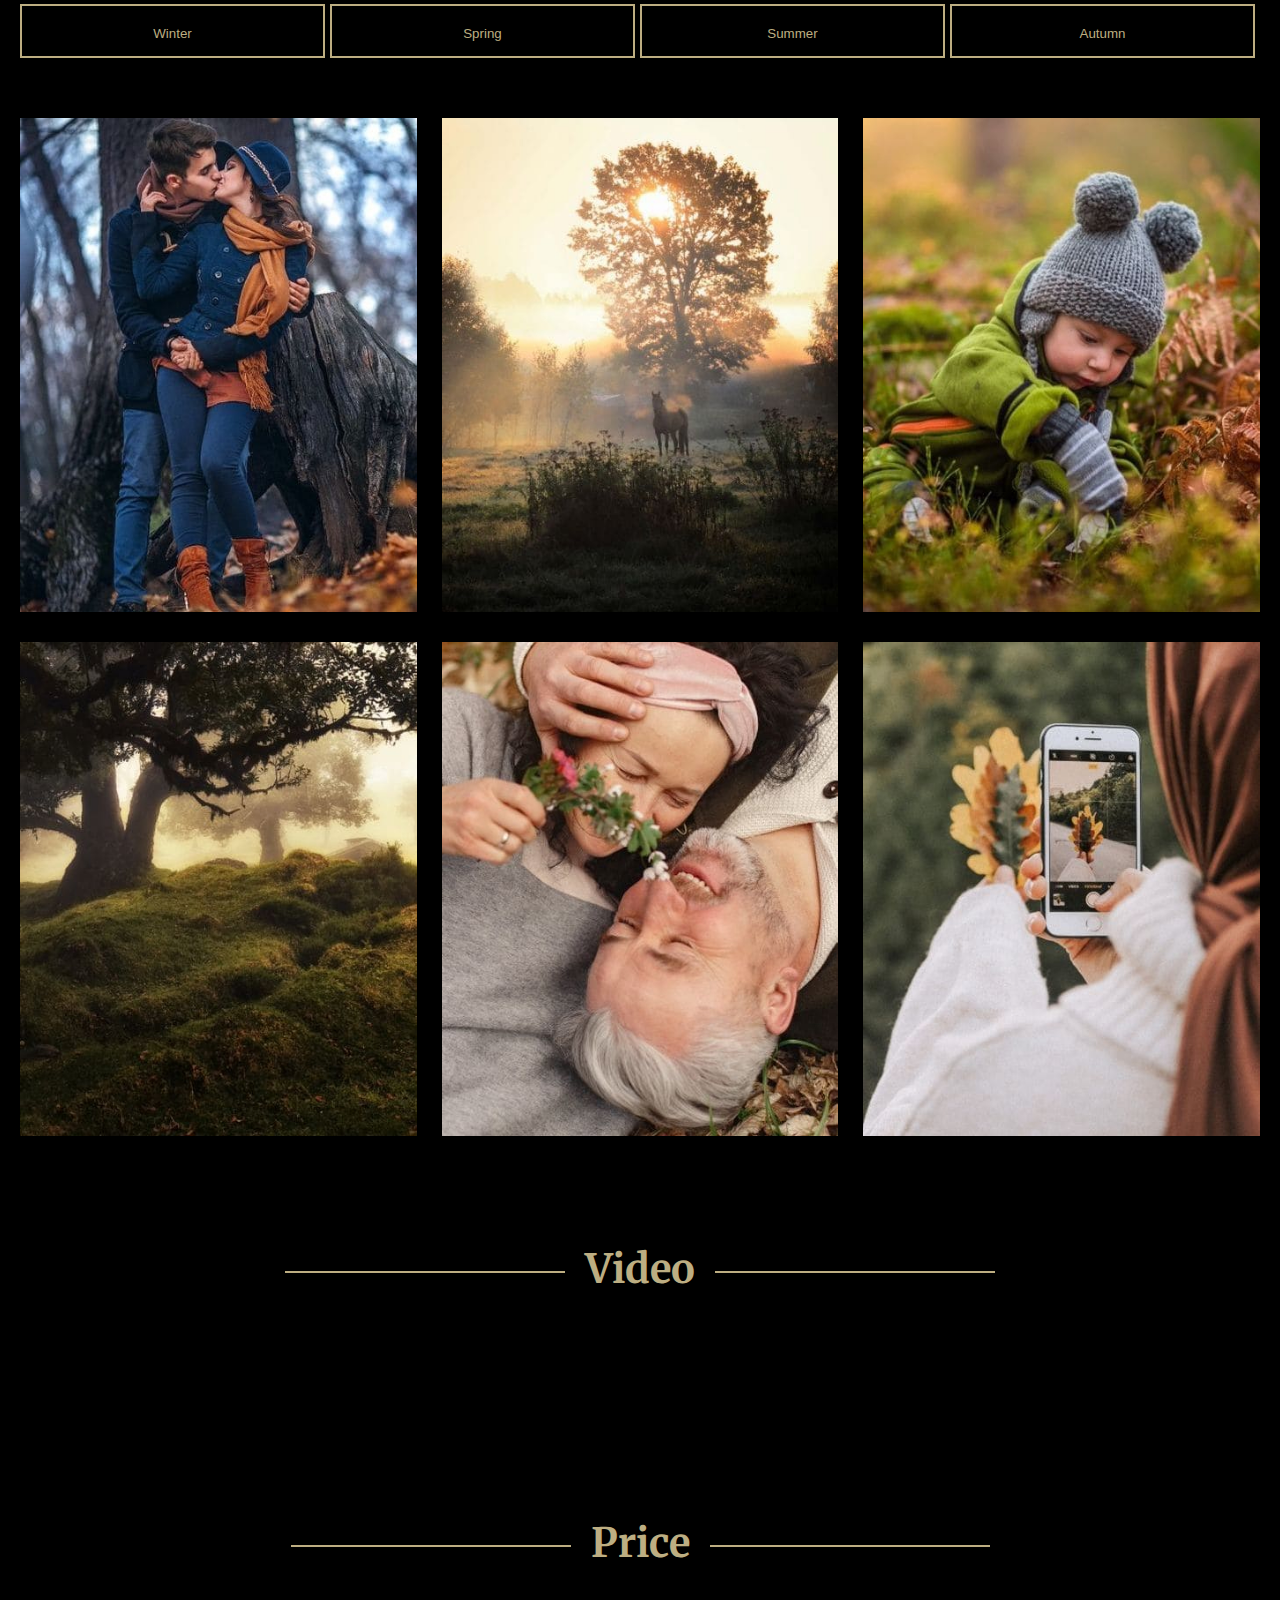
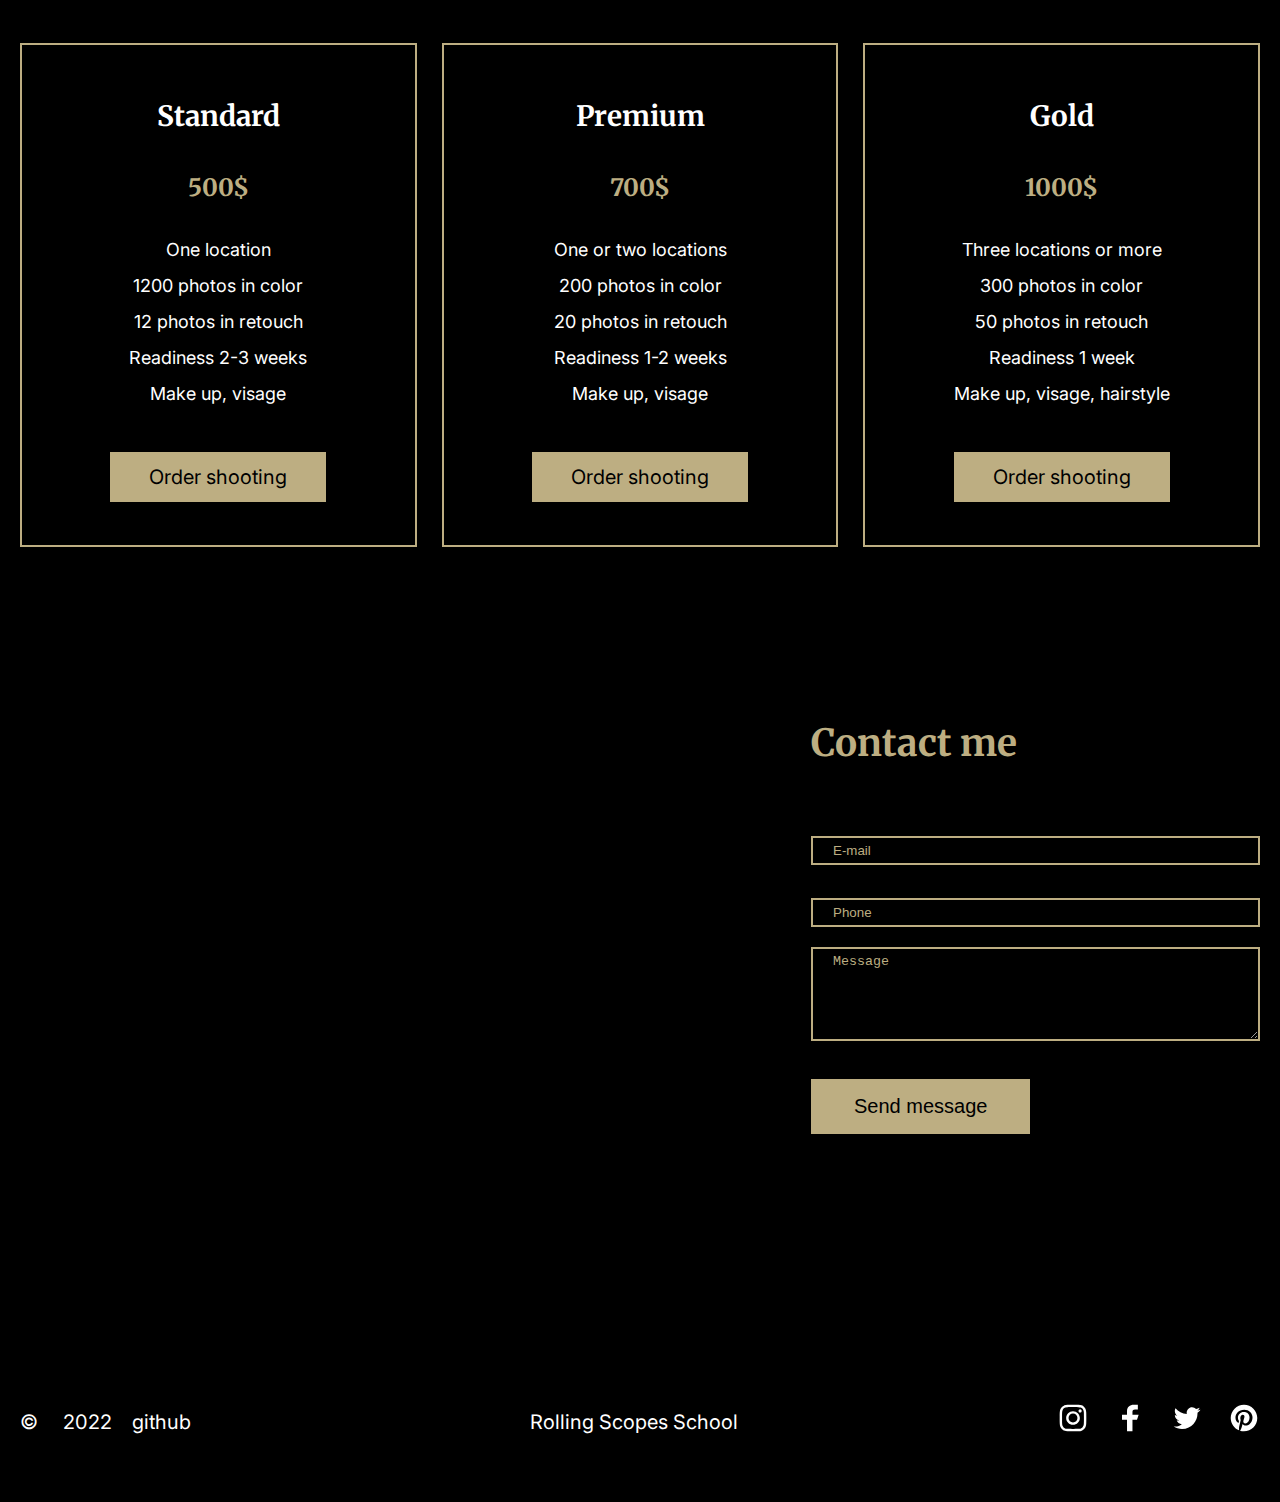
==== commit e462bab2: "feat: add js portfolio" ====
--- a/index.html
+++ b/index.html
@@ -19,7 +19,7 @@
               </div>
             </div>
             <div class="header__menu-container">
-              <div class="header__menu">
+              <div class="header__menu" order-st="rotate">
                 <ul class="menu-list">
                   <li><a class="nav" href="#skills">Skills</a></li>
                   <li class="nav">
@@ -127,6 +127,7 @@
           </div>
         </section>
         <!--Portfolio-->
+
         <section id="portfolio" class="portfolio">
           <div class="container">
             <div class="portfolio__container">
@@ -135,44 +136,68 @@
               </div>
               <div class="portfolio__item-container">
                 <span class="portfolio__item-buttons">
-                  <div class="portfolio__button button">
-                    <a href=""><span>Winter</span></a>
-                  </div>
-                  <div class="portfolio__button button">
-                    <a href="">Spring</a>
+                  <div class="portfolio__button button" data-season="winter">
+                    <button data-season="winter">Winter</button>
+                  </div>
+                  <div class="portfolio__button button" data-season="spring">
+                    <button data-season="spring">Spring</button>
                   </div>
                 </span>
                 <span class="portfolio__item-buttons">
-                  <div class="portfolio__button button">
-                    <a href="">Summer</a>
-                  </div>
-                  <div class="portfolio__button button">
-                    <a href="">Autumn</a>
+                  <div class="portfolio__button button" data-season="summer">
+                    <button data-season="summer">Summer</button>
+                  </div>
+                  <div class="portfolio__button button" data-season="autumn">
+                    <button data-season="autumn">Autumn</button>
                   </div>
                 </span>
               </div>
               <div class="portfolio__gallery-container">
                 <div class="portfolio__row">
                   <div class="portfolio__column">
-                    <img src="/Assets/img/gallery/portfolio-img.jpg" alt="" />
-                  </div>
-                  <div class="portfolio__column">
-                    <img src="/Assets/img/gallery/portfolio-img1.jpg" alt="" />
-                  </div>
-                  <div class="portfolio__column">
-                    <img src="/Assets/img/gallery/portfolio-img2.jpg" alt="" />
+                    <img
+                      src="/Assets/img/gallery/autumn/1.jpeg"
+                      class="portfolio-image"
+                      alt=""
+                    />
+                  </div>
+                  <div class="portfolio__column">
+                    <img
+                      src="/Assets/img/gallery/autumn/2.jpeg"
+                      class="portfolio-image"
+                      alt=""
+                    />
+                  </div>
+                  <div class="portfolio__column">
+                    <img
+                      src="/Assets/img/gallery/autumn/3.jpeg"
+                      class="portfolio-image"
+                      alt=""
+                    />
                   </div>
                 </div>
 
                 <div class="portfolio__row">
                   <div class="portfolio__column">
-                    <img src="/Assets/img/gallery/portfolio-img3.jpg" alt="" />
-                  </div>
-                  <div class="portfolio__column">
-                    <img src="/Assets/img/gallery/portfolio-img4.jpg" alt="" />
-                  </div>
-                  <div class="portfolio__column">
-                    <img src="/Assets/img/gallery/portfolio-img5.jpg" alt="" />
+                    <img
+                      src="/Assets/img/gallery/autumn/4.jpeg"
+                      class="portfolio-image"
+                      alt=""
+                    />
+                  </div>
+                  <div class="portfolio__column">
+                    <img
+                      src="/Assets/img/gallery/autumn/5.jpeg"
+                      class="portfolio-image"
+                      alt=""
+                    />
+                  </div>
+                  <div class="portfolio__column">
+                    <img
+                      src="/Assets/img/gallery/autumn/6.jpeg"
+                      class="portfolio-image"
+                      alt=""
+                    />
                   </div>
                 </div>
               </div>
@@ -254,8 +279,8 @@
             <div class="contacts__container">
               <div class="contacts__title"><h2>Contact me</h2></div>
               <form action="#">
-                <p><input type="text" value="E-mail" /></p>
-                <p><input type="text" value="Phone" /></p>
+                <p><input id="input1" type="text" value="E-mail" /></p>
+                <p><input id="input2" type="text" value="Phone" /></p>
                 <p>
                   <textarea name="textarea" id="textarea" cols="30" rows="2">
 Message</textarea
@@ -284,8 +309,9 @@
                 Rolling Scopes School</a
               >
             </div>
+
             <div class="footer__socials">
-              <a href=""><img src="/Assets/svg/inst1.svg" alt="" /></a>
+              <a href=""> <img src="/Assets/svg/inst1.svg" alt="" /></a>
               <a href=""><img src="/Assets/svg/fb1.svg" alt="" /></a>
               <a href=""><img src="/Assets/svg/tw1.svg" alt="" /></a>
               <a href=""><img src="/Assets/svg/pinterest1.svg" alt="" /></a>
--- a/Css/style.css
+++ b/Css/style.css
@@ -15,6 +15,7 @@
 }
 
 .button {
+  cursor: pointer;
   -ms-flex-item-align: center;
       -ms-grid-row-align: center;
       align-self: center;
@@ -34,6 +35,7 @@
   line-height: 50px;
   letter-spacing: 0em;
   color: white;
+  background-color: black;
 }
 
 a {
@@ -112,6 +114,7 @@
 .header__burger {
   position: relative;
   right: 0px;
+  z-index: 3;
   top: 5px;
 }
 
@@ -127,7 +130,7 @@
   position: absolute;
   top: 10px;
   right: 64px;
-  background-color: yellow;
+  background-color: white;
 }
 
 .header__burger span::after {
@@ -145,7 +148,7 @@
   position: absolute;
   top: 20px;
   right: 64px;
-  background-color: red;
+  background-color: white;
 }
 
 @media (min-width: 768px) {
@@ -180,6 +183,7 @@
   }
   .header__menu {
     top: 0;
+    z-index: 2;
     left: 100%;
     position: fixed;
     width: 100%;
@@ -214,9 +218,12 @@
     -webkit-transition: all 0.4s ease-in-out;
     transition: all 0.4s ease-in-out;
   }
-  .header .active__burger::before {
+  .header .active[order-st="rotate"] .header__burger::before {
     -webkit-transform: rotate(45deg);
             transform: rotate(45deg);
+  }
+  .header .rotate span {
+    width: 100px;
   }
 }
 
@@ -592,9 +599,23 @@
   color: white;
 }
 
+.portfolio__button:hover button {
+  color: white;
+}
+
 .portfolio__button a {
   color: #bdae82;
   font-size: calc(18px + 10 * ((100vw - 320px) / (1440 - 320)));
+}
+
+.portfolio__button button {
+  color: #bdae82;
+  background-color: transparent;
+  cursor: pointer;
+}
+
+.portfolio__button button:hover {
+  color: white;
 }
 
 .portfolio__gallery-container {
@@ -1044,12 +1065,17 @@
   margin-right: 20px;
 }
 
+.footer__socials a img:hover {
+  fill: red;
+}
+
 .footer__socials a:last-child {
   margin-right: 0px;
 }
 
 .footer__socials a:hover {
-  color: #bdae82;
+  stroke: red;
+  fill: red;
 }
 
 @media (max-width: 920px) {
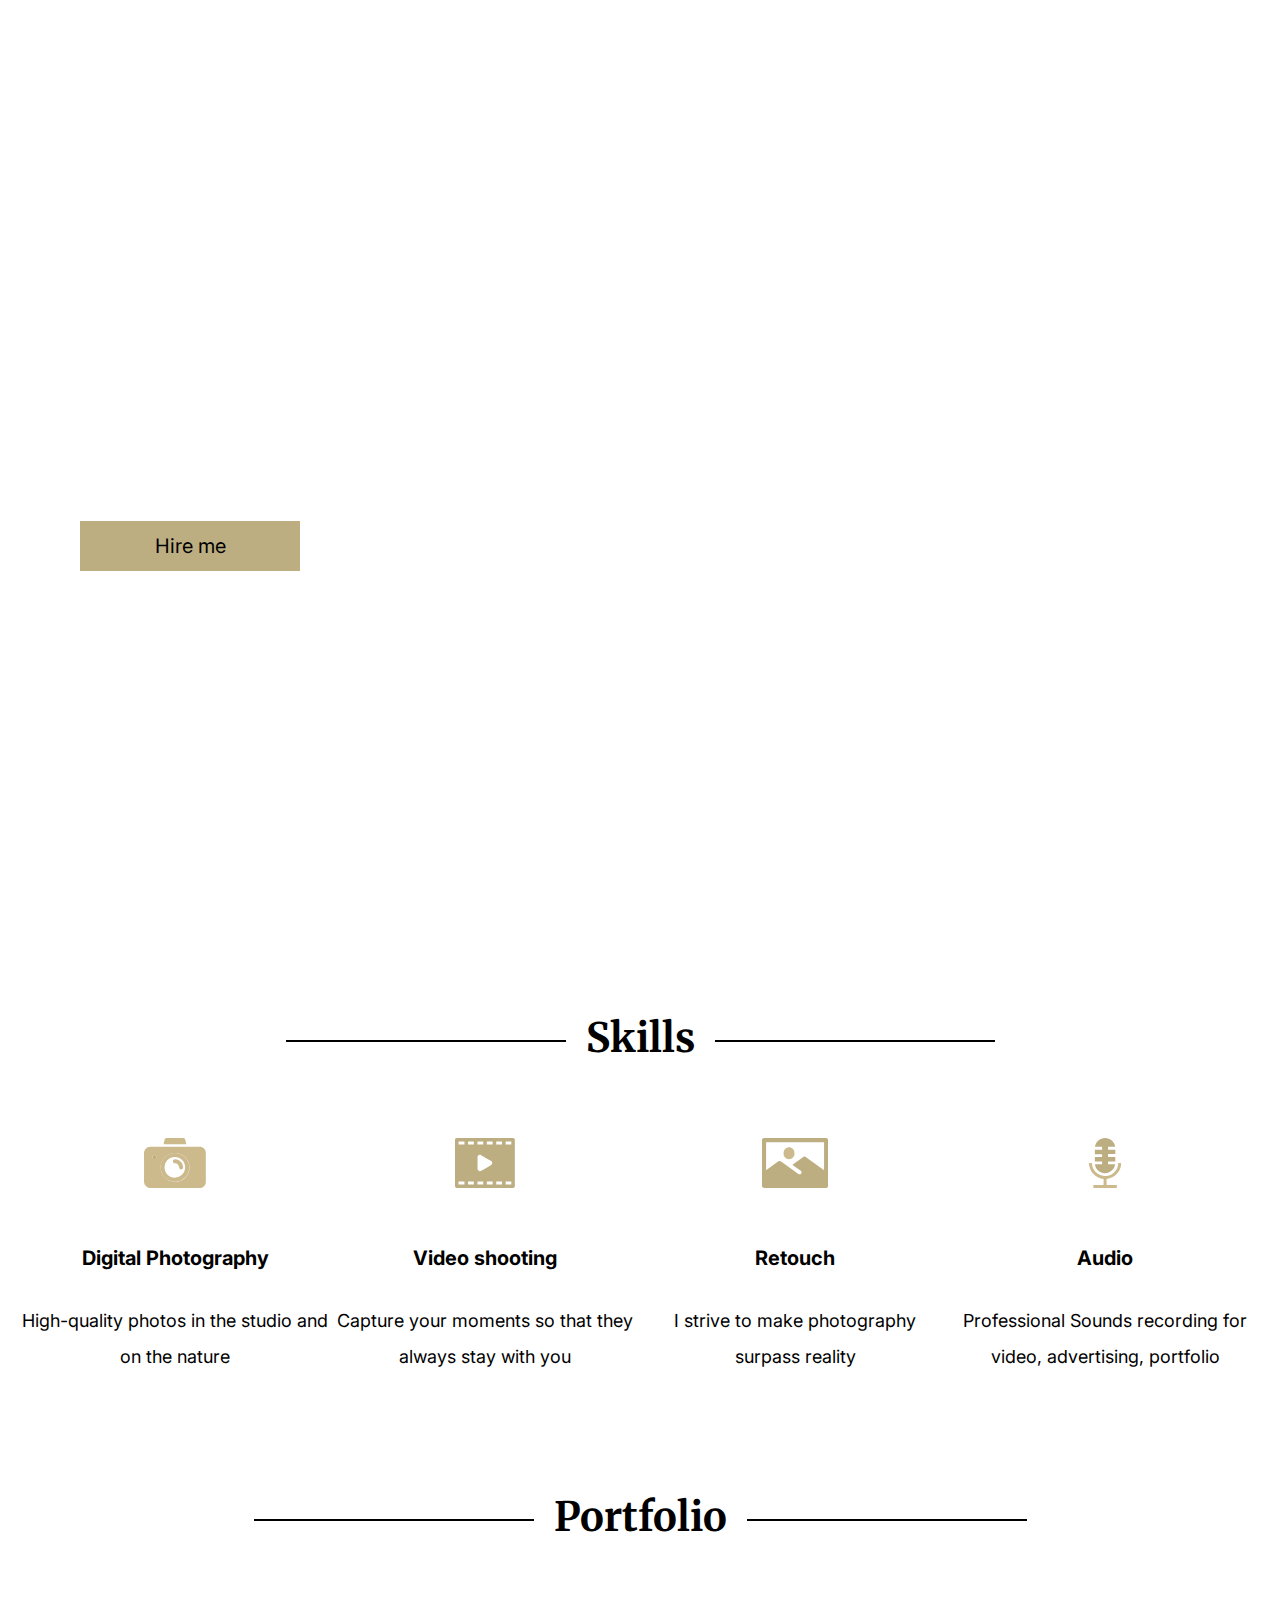
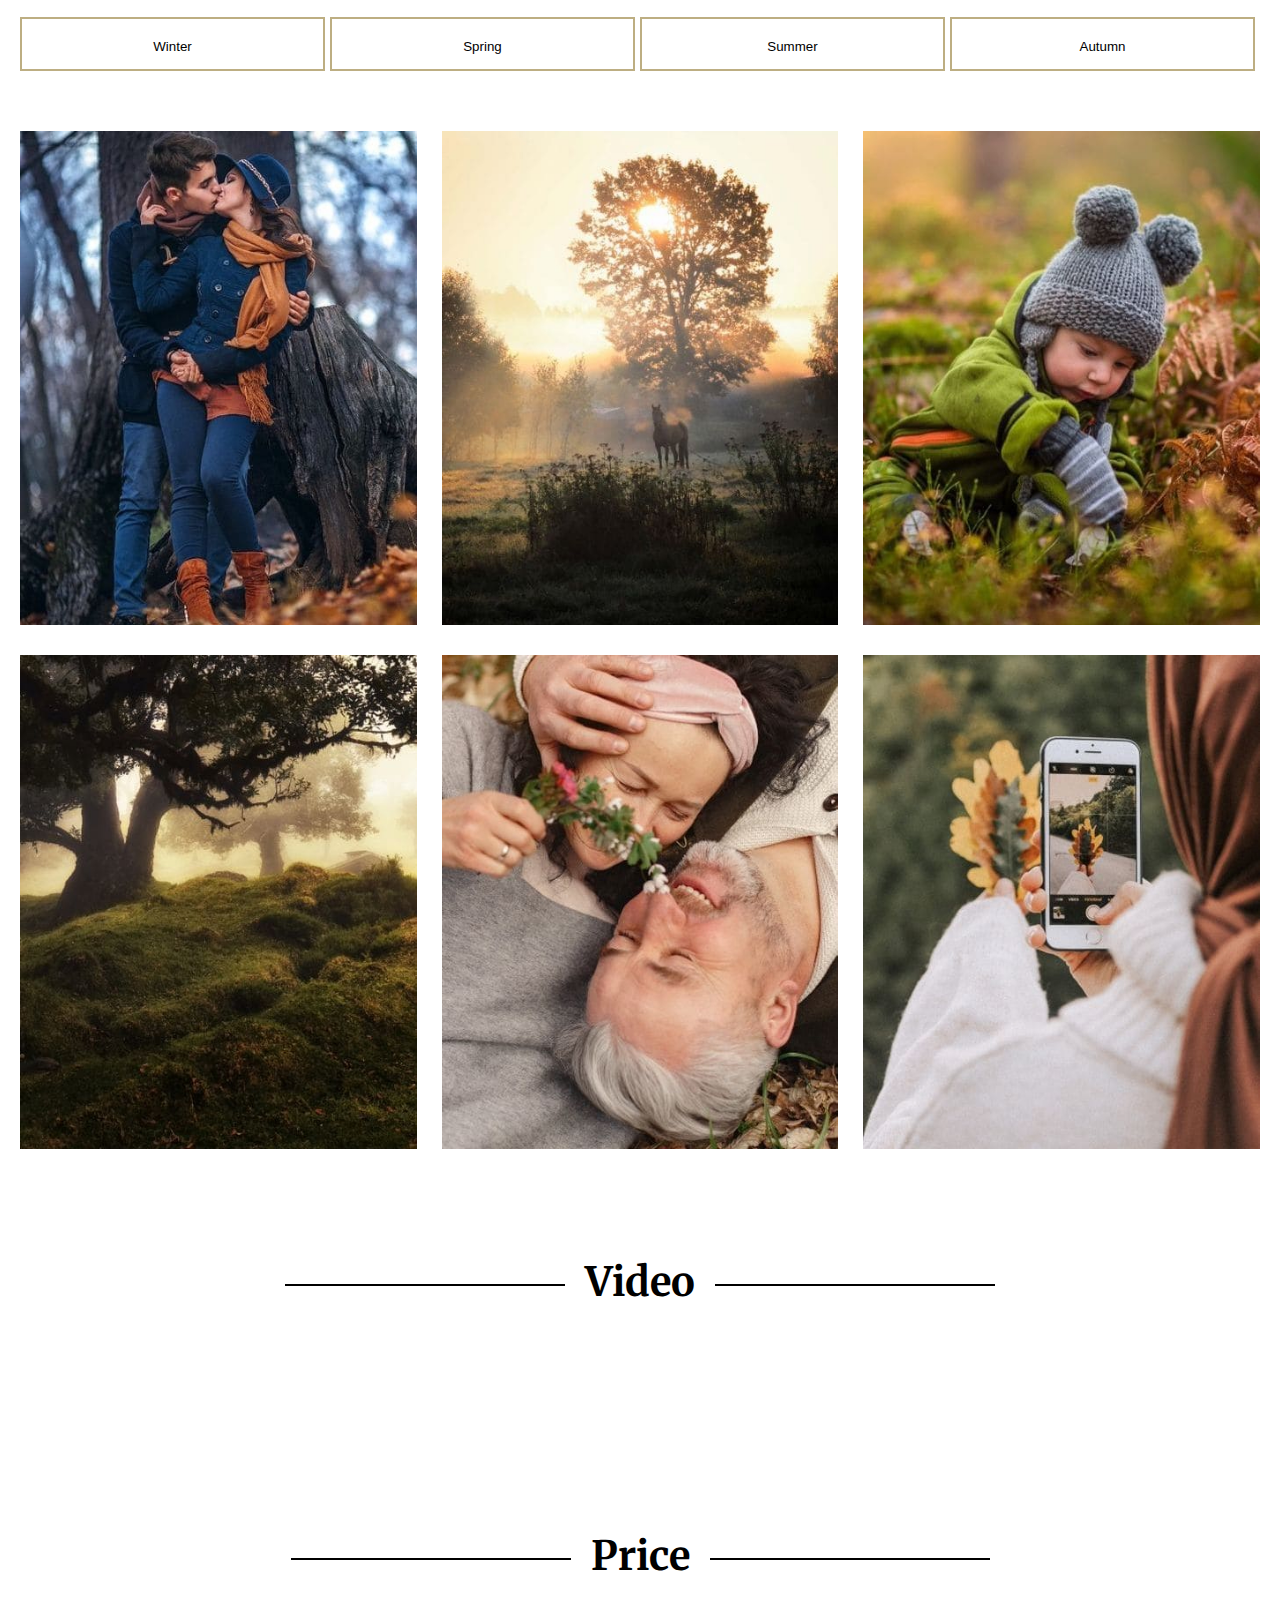
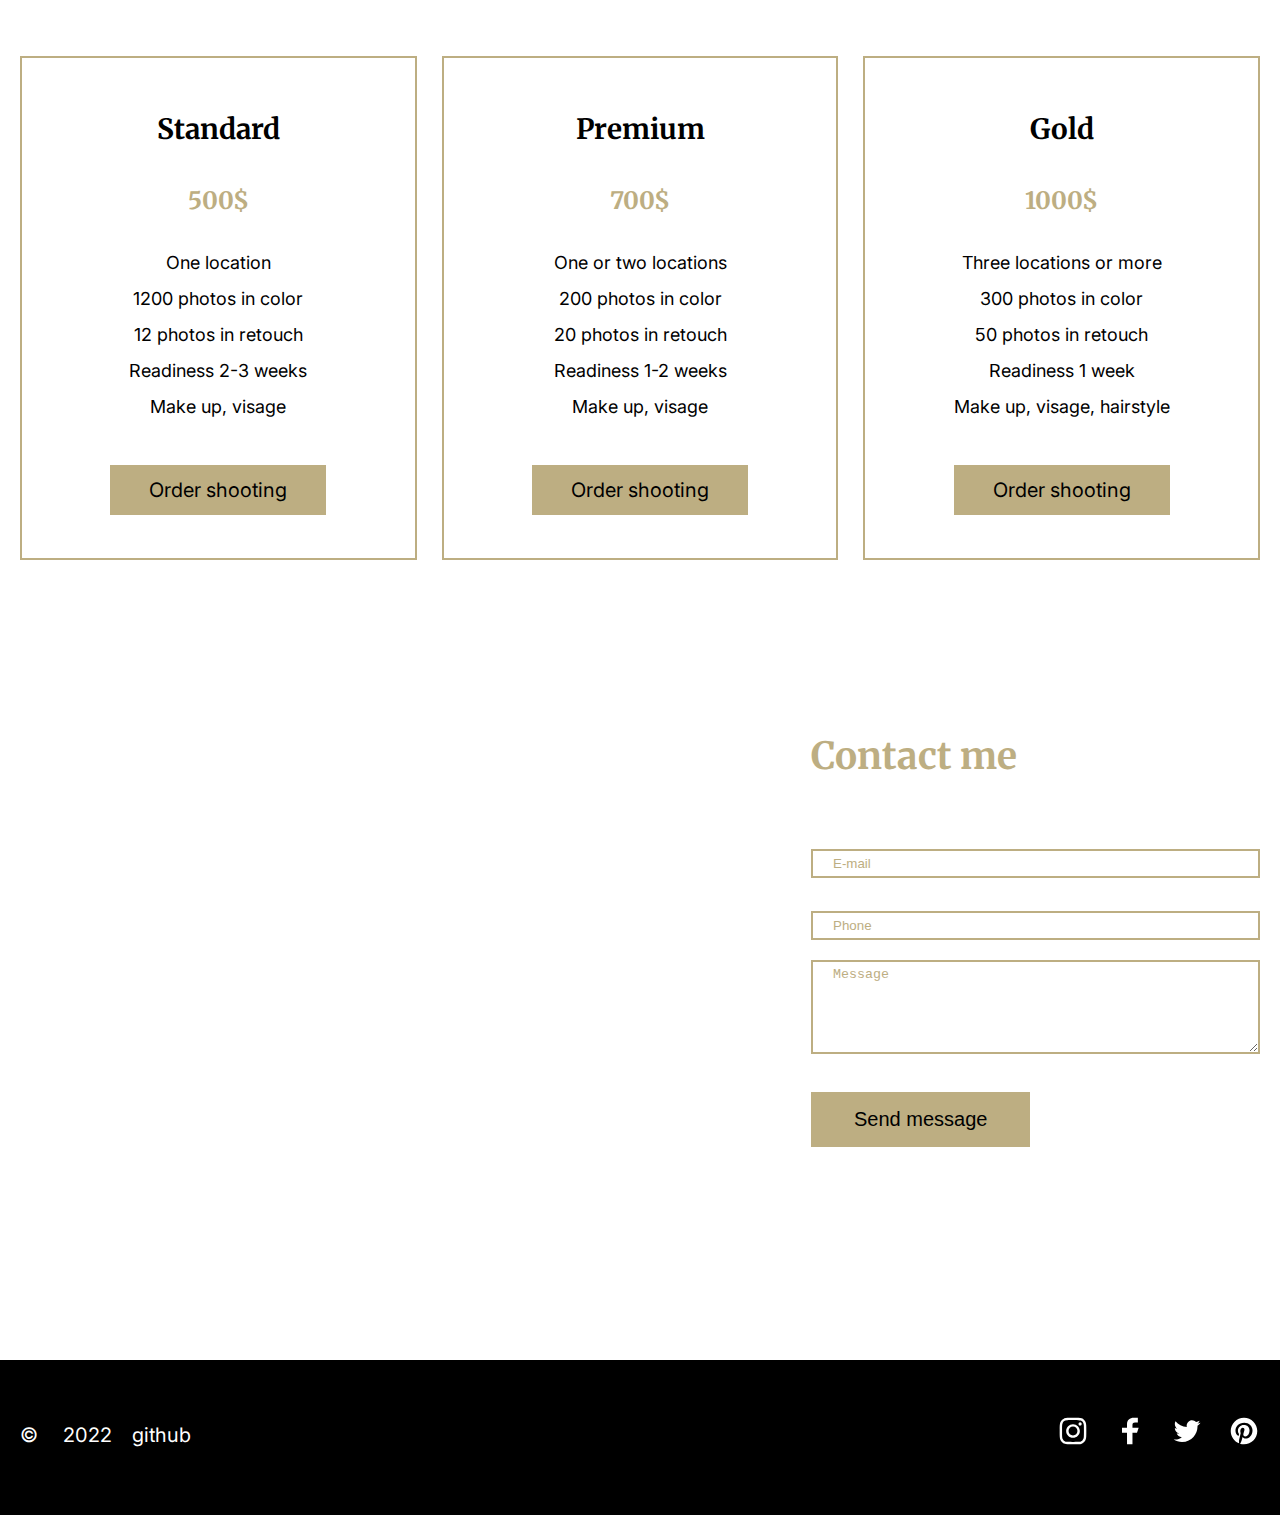
==== commit 946e53ed: "Merge pull request #8 from retouch226/portfolio-part3" ====
--- a/index.html
+++ b/index.html
@@ -7,7 +7,7 @@
     <link rel="stylesheet" href="/Css/style.css" />
     <title>Portfolio</title>
   </head>
-  <body>
+  <body class="light">
     <div class="wrapper">
       <!--Header-->
       <header class="header">
@@ -21,21 +21,36 @@
             <div class="header__menu-container">
               <div class="header__menu" order-st="rotate">
                 <ul class="menu-list">
-                  <li><a class="nav" href="#skills">Skills</a></li>
+                  <li>
+                    <a class="nav" href="#skills" data-i18Obj="skills"
+                      >Skills</a
+                    >
+                  </li>
                   <li class="nav">
-                    <a class="nav" href="#portfolio">Portfolio</a>
-                  </li>
-                  <li class="nav"><a class="nav" href="#video">Video</a></li>
-                  <li class="nav"><a class="nav" href="#price">Price</a></li>
+                    <a class="nav" href="#portfolio" data-i18Obj="portfolio"
+                      >Portfolio</a
+                    >
+                  </li>
                   <li class="nav">
-                    <a class="nav" href="#contacts">Contacts</a>
+                    <a class="nav" href="#video" data-i18Obj="video">Video</a>
+                  </li>
+                  <li class="nav">
+                    <a class="nav" href="#price" data-i18Obj="price">Price</a>
+                  </li>
+                  <li class="nav">
+                    <a class="nav" href="#contacts" data-i18Obj="contacts"
+                      >Contacts</a
+                    >
                   </li>
                 </ul>
               </div>
               <div class="header__language">
-                <span><a href="">en</a></span>
+                <span><a href="" data-lang="en">en</a></span>
                 <span class="header__slash">/</span>
-                <span><a href="">ru </a></span>
+                <span><a href="" data-lang="ru">ru </a></span>
+              </div>
+              <div class="header__day-switch">
+                <a href=""><img src="/Assets/svg/carbon_sun.svg" alt="" /></a>
               </div>
               <div class="header__burger"><span></span></div>
             </div>
@@ -50,16 +65,16 @@
             <div class="hero__row">
               <div class="hero__text">
                 <div class="hero__title">
-                  <h1>Alexa Rise</h1>
+                  <h1 data-i18Obj="hero-title">Alexa Rise</h1>
                 </div>
                 <div class="hero__description">
-                  <p>
+                  <p data-i18Obj="hero-text">
                     Save sincere emotions, romantic feelings and happy moments
                     of life together with professional photographer Alexa Rise
                   </p>
                 </div>
                 <div class="hero__button button">
-                  <a href=""><span>Hire me</span></a>
+                  <a href=""><span data-i18Obj="hire">Hire me</span></a>
                 </div>
               </div>
             </div>
@@ -70,7 +85,7 @@
           <div class="container">
             <div class="skills__container">
               <div class="skills__title-line title-line">
-                <h2>Skills</h2>
+                <h2 data-i18Obj="skills">Skills</h2>
               </div>
               <div class="skills__item-container">
                 <span class="skills__row">
@@ -79,9 +94,11 @@
                       <img src="/Assets/svg/camera1.svg" alt="" />
                     </div>
                     <div class="skills__title">
-                      <span>Digital Photography</span>
-                    </div>
-                    <div class="skills__description">
+                      <span data-i18Obj="skill-title-1"
+                        >Digital Photography</span
+                      >
+                    </div>
+                    <div class="skills__description" data-i18Obj="skill-text-1">
                       High-quality photos in the studio and on the nature
                     </div>
                   </div>
@@ -90,9 +107,9 @@
                       <img src="/Assets/svg/video1.svg" alt="" />
                     </div>
                     <div class="skills__title">
-                      <span>Video shooting</span>
-                    </div>
-                    <div class="skills__description">
+                      <span data-i18Obj="skill-title-2">Video shooting</span>
+                    </div>
+                    <div class="skills__description" data-i18Obj="skill-text-2">
                       Capture your moments so that they always stay with you
                     </div>
                   </div>
@@ -103,9 +120,9 @@
                       <img src="/Assets/svg/image1.svg" alt="" />
                     </div>
                     <div class="skills__title">
-                      <span>Retouch</span>
-                    </div>
-                    <div class="skills__description">
+                      <span data-i18Obj="skill-title-3">Retouch</span>
+                    </div>
+                    <div class="skills__description" data-i18Obj="skill-text-3">
                       I strive to make photography surpass reality
                     </div>
                   </div>
@@ -114,9 +131,9 @@
                       <img src="/Assets/svg/mic1.svg" alt="" />
                     </div>
                     <div class="skills__title">
-                      <span>Audio</span>
-                    </div>
-                    <div class="skills__description">
+                      <span data-i18Obj="skill-title-4">Audio</span>
+                    </div>
+                    <div class="skills__description" data-i18Obj="skill-text-4">
                       Professional Sounds recording for video, advertising,
                       portfolio
                     </div>
@@ -132,23 +149,47 @@
           <div class="container">
             <div class="portfolio__container">
               <div class="portfolio__title-line title-line">
-                <h2>Portfolio</h2>
+                <h2 data-i18Obj="portfolio">Portfolio</h2>
               </div>
               <div class="portfolio__item-container">
                 <span class="portfolio__item-buttons">
                   <div class="portfolio__button button" data-season="winter">
-                    <button data-season="winter">Winter</button>
+                    <button
+                      class="button1"
+                      data-season="winter"
+                      data-i18Obj="winter"
+                    >
+                      Winter
+                    </button>
                   </div>
                   <div class="portfolio__button button" data-season="spring">
-                    <button data-season="spring">Spring</button>
+                    <button
+                      class="button1"
+                      data-season="spring"
+                      data-i18Obj="spring"
+                    >
+                      Spring
+                    </button>
                   </div>
                 </span>
                 <span class="portfolio__item-buttons">
                   <div class="portfolio__button button" data-season="summer">
-                    <button data-season="summer">Summer</button>
+                    <button
+                      class="button1"
+                      data-season="summer"
+                      data-i18Obj="summer"
+                    >
+                      Summer
+                    </button>
                   </div>
                   <div class="portfolio__button button" data-season="autumn">
-                    <button data-season="autumn">Autumn</button>
+                    <button
+                      class="button1"
+                      data-season="autumn"
+                      data-i18Obj="autumn"
+                    >
+                      Autumn
+                    </button>
                   </div>
                 </span>
               </div>
@@ -209,7 +250,7 @@
           <div class="container">
             <div class="video__container">
               <div class="video__title-line title-line">
-                <h2>Video</h2>
+                <h2 data-i18Obj="video">Video</h2>
               </div>
               <div class="video__video-container">
                 <div class="img-container">
@@ -224,7 +265,7 @@
           <div class="container">
             <div class="price__container">
               <div class="price__title-line title-line">
-                <h2>Price</h2>
+                <h2 data-i18Obj="price">Price</h2>
               </div>
               <div class="price__item-container">
                 <div class="price__item">
@@ -238,7 +279,7 @@
                     Make up, visage
                   </div>
                   <div class="price__button button">
-                    <a href="">Order shooting</a>
+                    <a href="" data-i18Obj="order">Order shooting</a>
                   </div>
                 </div>
                 <div class="price__item">
@@ -252,7 +293,7 @@
                     Make up, visage
                   </div>
                   <div class="price__button button">
-                    <a href="">Order shooting</a>
+                    <a href="" data-i18Obj="order">Order shooting</a>
                   </div>
                 </div>
                 <div class="price__item">
@@ -266,7 +307,7 @@
                     Make up, visage, hairstyle
                   </div>
                   <div class="price__button button">
-                    <a href="">Order shooting</a>
+                    <a href="" data-i18Obj="order">Order shooting</a>
                   </div>
                 </div>
               </div>
@@ -277,7 +318,9 @@
         <section id="contacts" class="contacts">
           <div class="contacts__hero">
             <div class="contacts__container">
-              <div class="contacts__title"><h2>Contact me</h2></div>
+              <div class="contacts__title">
+                <h2 data-i18Obj="contact-me">Contact me</h2>
+              </div>
               <form action="#">
                 <p><input id="input1" type="text" value="E-mail" /></p>
                 <p><input id="input2" type="text" value="Phone" /></p>
@@ -287,7 +330,11 @@
                   >
                 </p>
                 <div>
-                  <button class="contacts__button button" type="submit">
+                  <button
+                    class="contacts__button button"
+                    data-i18Obj="send-message"
+                    type="submit"
+                  >
                     Send message
                   </button>
                 </div>
--- a/Css/style.css
+++ b/Css/style.css
@@ -1,5 +1,17 @@
 @import url("https://fonts.googleapis.com/css2?family=Merriweather:wght@700&display=swap");
 @import url("https://fonts.googleapis.com/css2?family=Inter:wght@400;700&display=swap");
+:root {
+  --bg-color: #000;
+  --primary-text-color: #fff;
+  --title-color: #bdae82;
+}
+
+.light {
+  --bg-color: #fff;
+  --primary-text-color: #000;
+  --title-color: #000;
+}
+
 * {
   padding: 0;
   margin: 0;
@@ -24,7 +36,7 @@
 }
 
 .button a:hover {
-  color: white;
+  color: var(--primary-text-color);
 }
 
 body {
@@ -34,13 +46,13 @@
   font-weight: 400;
   line-height: 50px;
   letter-spacing: 0em;
-  color: white;
-  background-color: black;
+  color: var(--primary-text-color);
+  background-color: var(--bg-color);
 }
 
 a {
   text-decoration: none;
-  color: white;
+  color: var(--primary-text-color);
 }
 
 li {
@@ -48,7 +60,7 @@
 }
 
 .wrapper {
-  background-color: black;
+  background-color: var(--bg-color);
   -webkit-box-sizing: border-box;
           box-sizing: border-box;
 }
@@ -82,6 +94,10 @@
   width: 50px;
 }
 
+.header__day-switch {
+  margin-left: 28px;
+}
+
 .header__menu-container {
   padding-top: 20px;
   display: -webkit-box;
@@ -95,7 +111,11 @@
   margin-right: 25px;
 }
 
-.header__menu li a:hover {
+.header__menu li a {
+  color: #fff;
+}
+
+.header__menu li color a:hover {
   color: #bdae82;
 }
 
@@ -105,9 +125,14 @@
 
 .header__language {
   margin-left: 41px;
-}
-
-.header__language a:hover {
+  color: #fff;
+}
+
+.header__language a {
+  color: #fff;
+}
+
+.header__language a.active, .header__language a:hover {
   color: #bdae82;
 }
 
@@ -259,7 +284,7 @@
 .title-line {
   text-align: center;
   margin-bottom: 60px;
-  color: #bdae82;
+  color: var(--title-color);
   font-family: Merriweather;
   display: -webkit-box;
   display: -ms-flexbox;
@@ -282,7 +307,7 @@
   content: "";
   display: inline-block;
   width: 280px;
-  background-color: #bdae82;
+  background-color: var(--title-color);
   height: 2px;
   margin: 0 20px;
   vertical-align: middle;
@@ -293,7 +318,7 @@
   display: inline-block;
   width: 280px;
   height: 2px;
-  background-color: #bdae82;
+  background-color: var(--title-color);
   margin: 0 20px;
   vertical-align: middle;
 }
@@ -355,6 +380,7 @@
 
 .hero__text {
   max-width: 37%;
+  color: #fff;
 }
 
 .hero__title {
@@ -589,18 +615,18 @@
 
 .portfolio__button {
   margin-right: 5px;
-  background-color: black;
+  background-color: var(--bg-color);
   width: 50%;
   border: 2px solid #bdae82;
 }
 
 .portfolio__button:hover {
   background-color: #bdae82;
-  color: white;
+  color: var(--primary-text-color);
 }
 
 .portfolio__button:hover button {
-  color: white;
+  color: var(--primary-text-color);
 }
 
 .portfolio__button a {
@@ -609,13 +635,13 @@
 }
 
 .portfolio__button button {
-  color: #bdae82;
+  color: var(--title-color);
   background-color: transparent;
   cursor: pointer;
 }
 
 .portfolio__button button:hover {
-  color: white;
+  color: var(--primary-text-color);
 }
 
 .portfolio__gallery-container {
@@ -756,6 +782,15 @@
         -ms-flex-align: center;
             align-items: center;
   }
+}
+
+.checked {
+  background-color: #bdae82;
+  color: var(--primary-text-color);
+}
+
+.checked button {
+  color: var(--primary-text-color);
 }
 
 .price__button {
@@ -1040,6 +1075,10 @@
   }
 }
 
+.footer {
+  color: #fff;
+}
+
 .footer a:hover {
   color: #bdae82;
 }
@@ -1052,9 +1091,11 @@
   -webkit-box-pack: justify;
       -ms-flex-pack: justify;
           justify-content: space-between;
+  background-color: black;
 }
 
 .footer__github span {
+  color: #fff;
   margin-right: 20px;
   font-size: 20px;
   line-height: 50px;
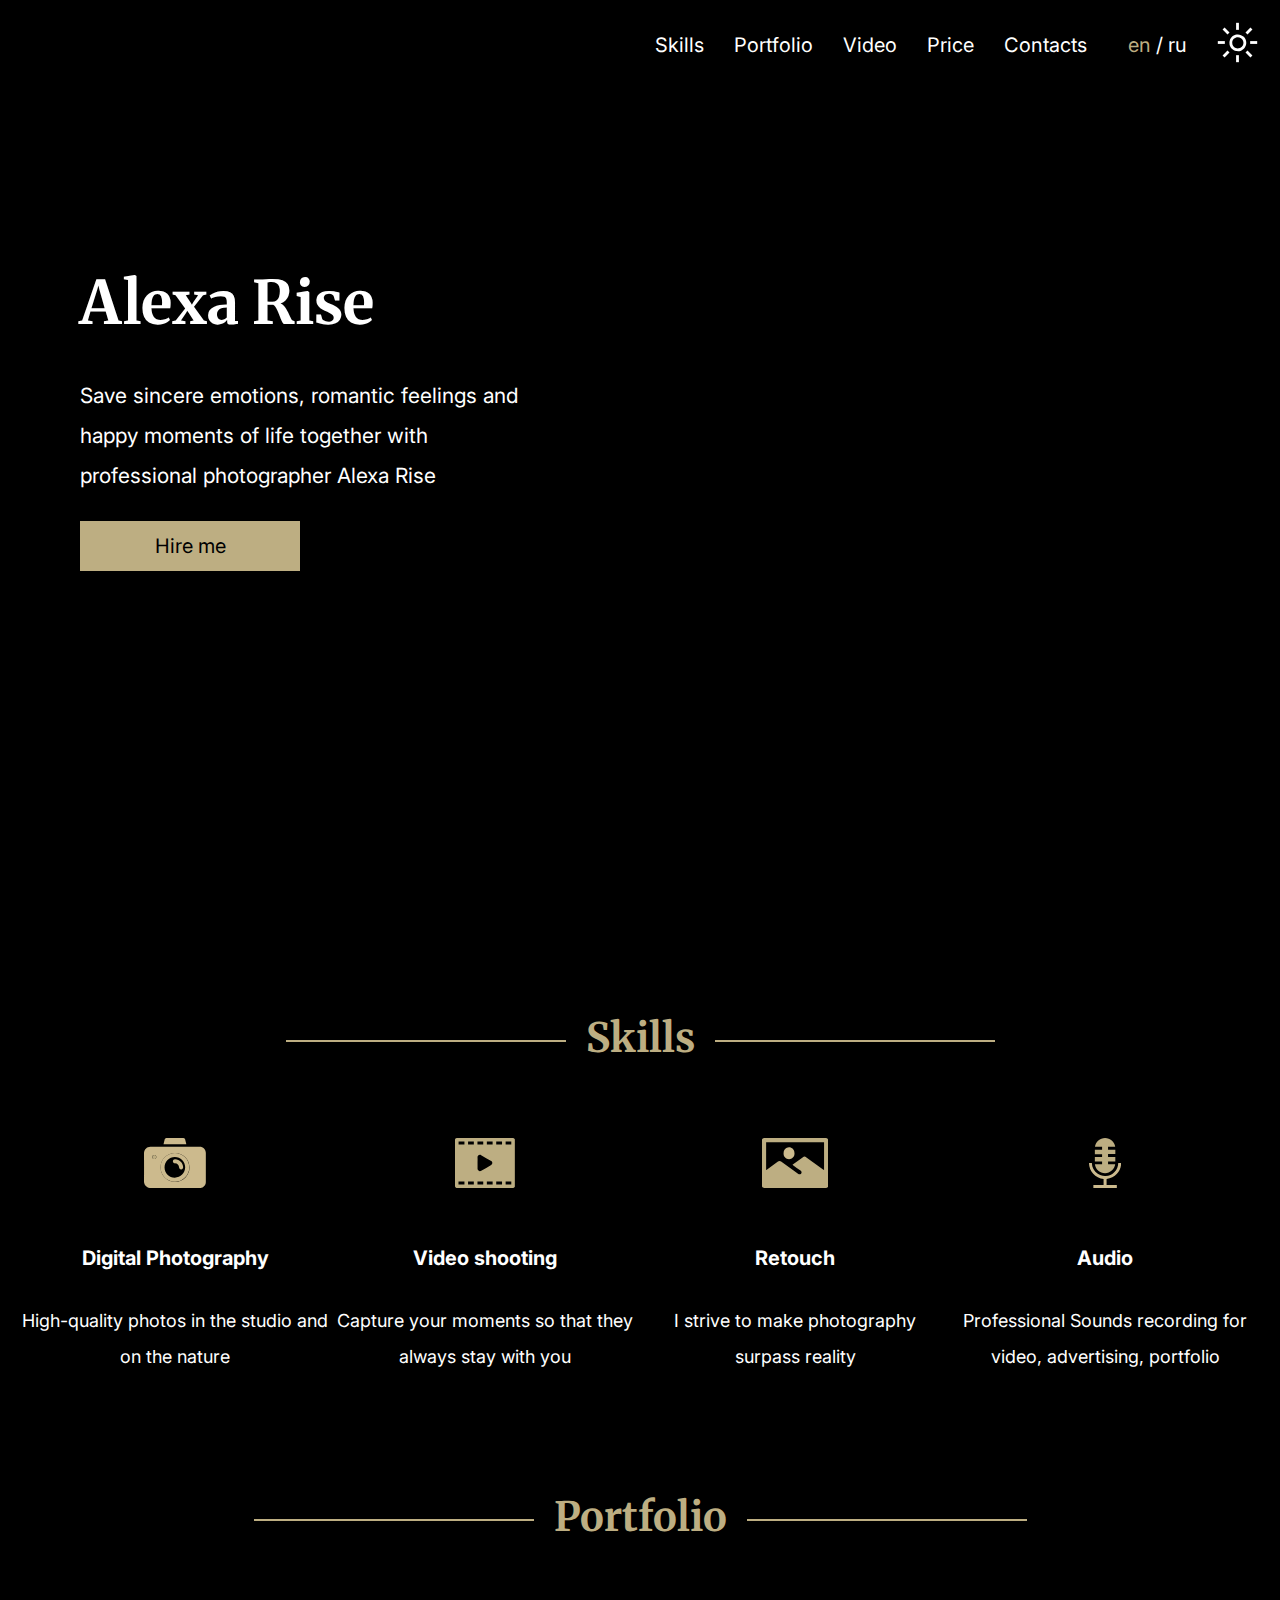
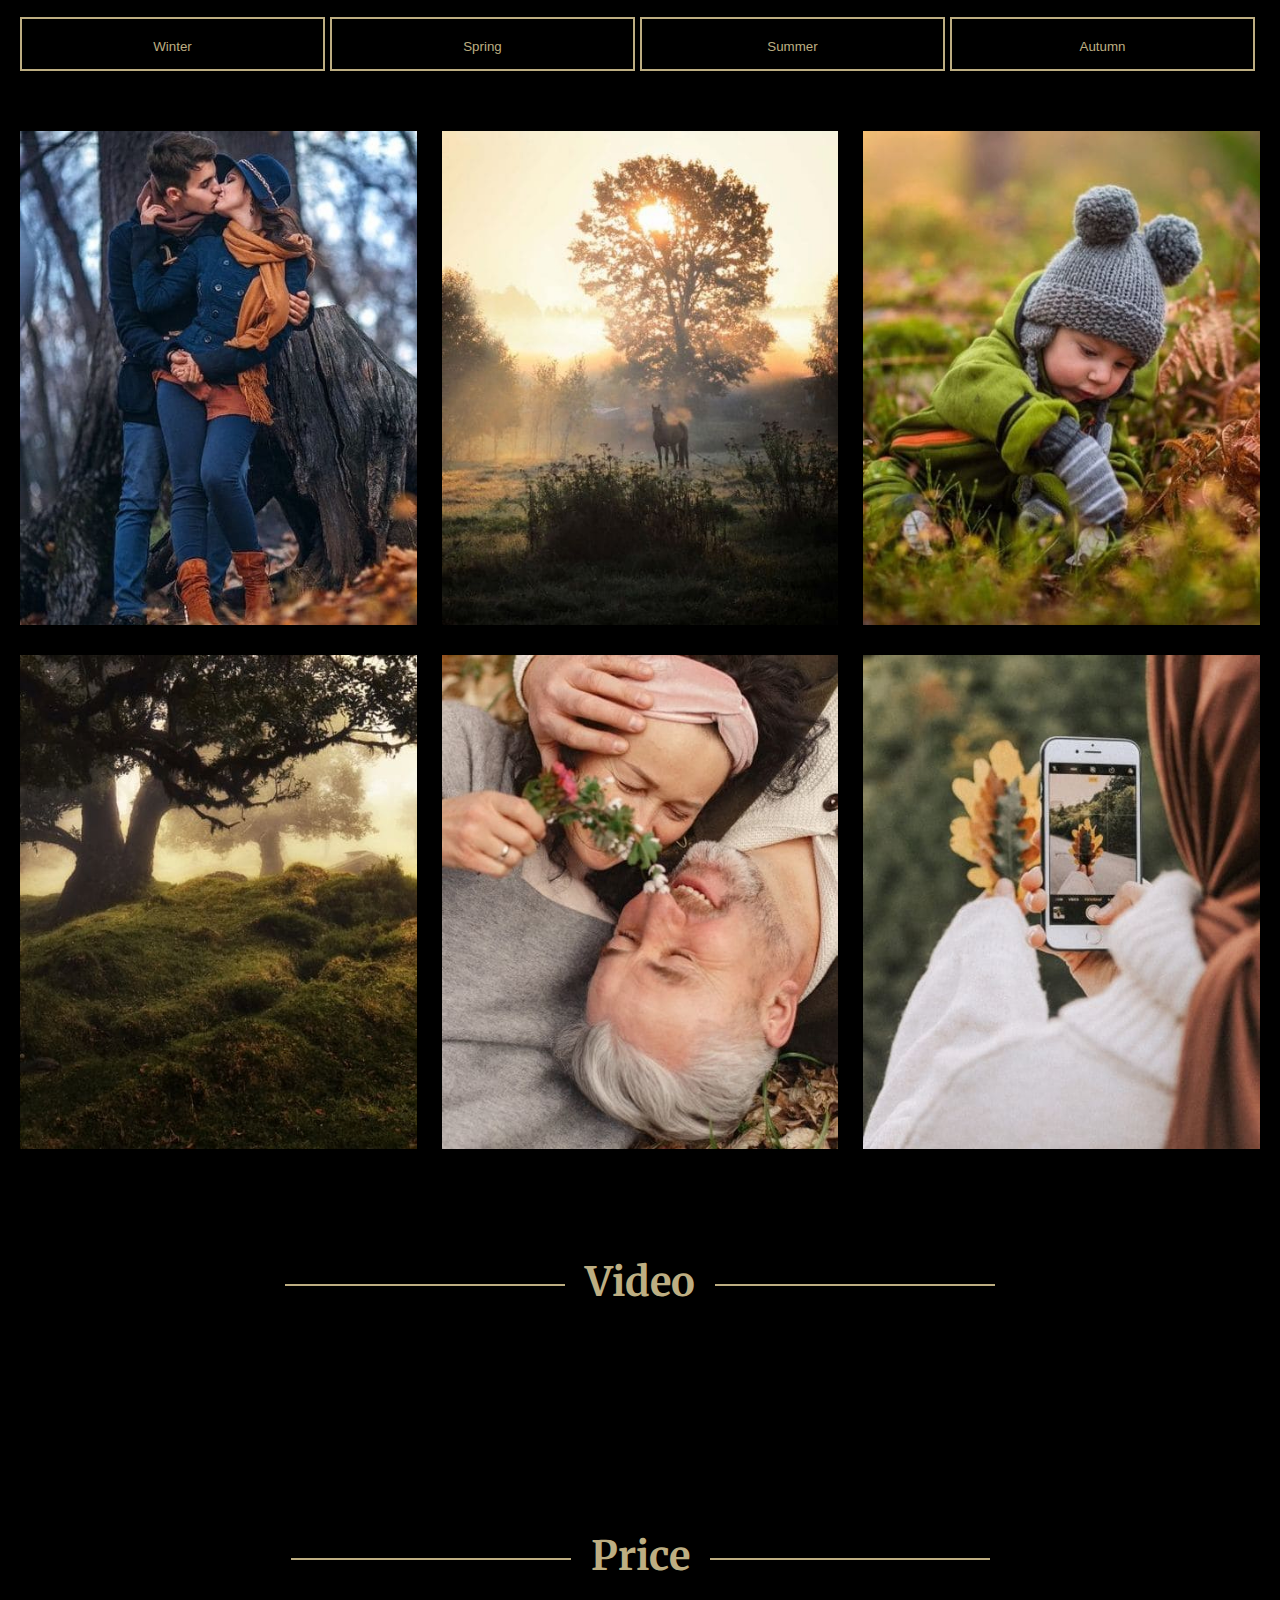
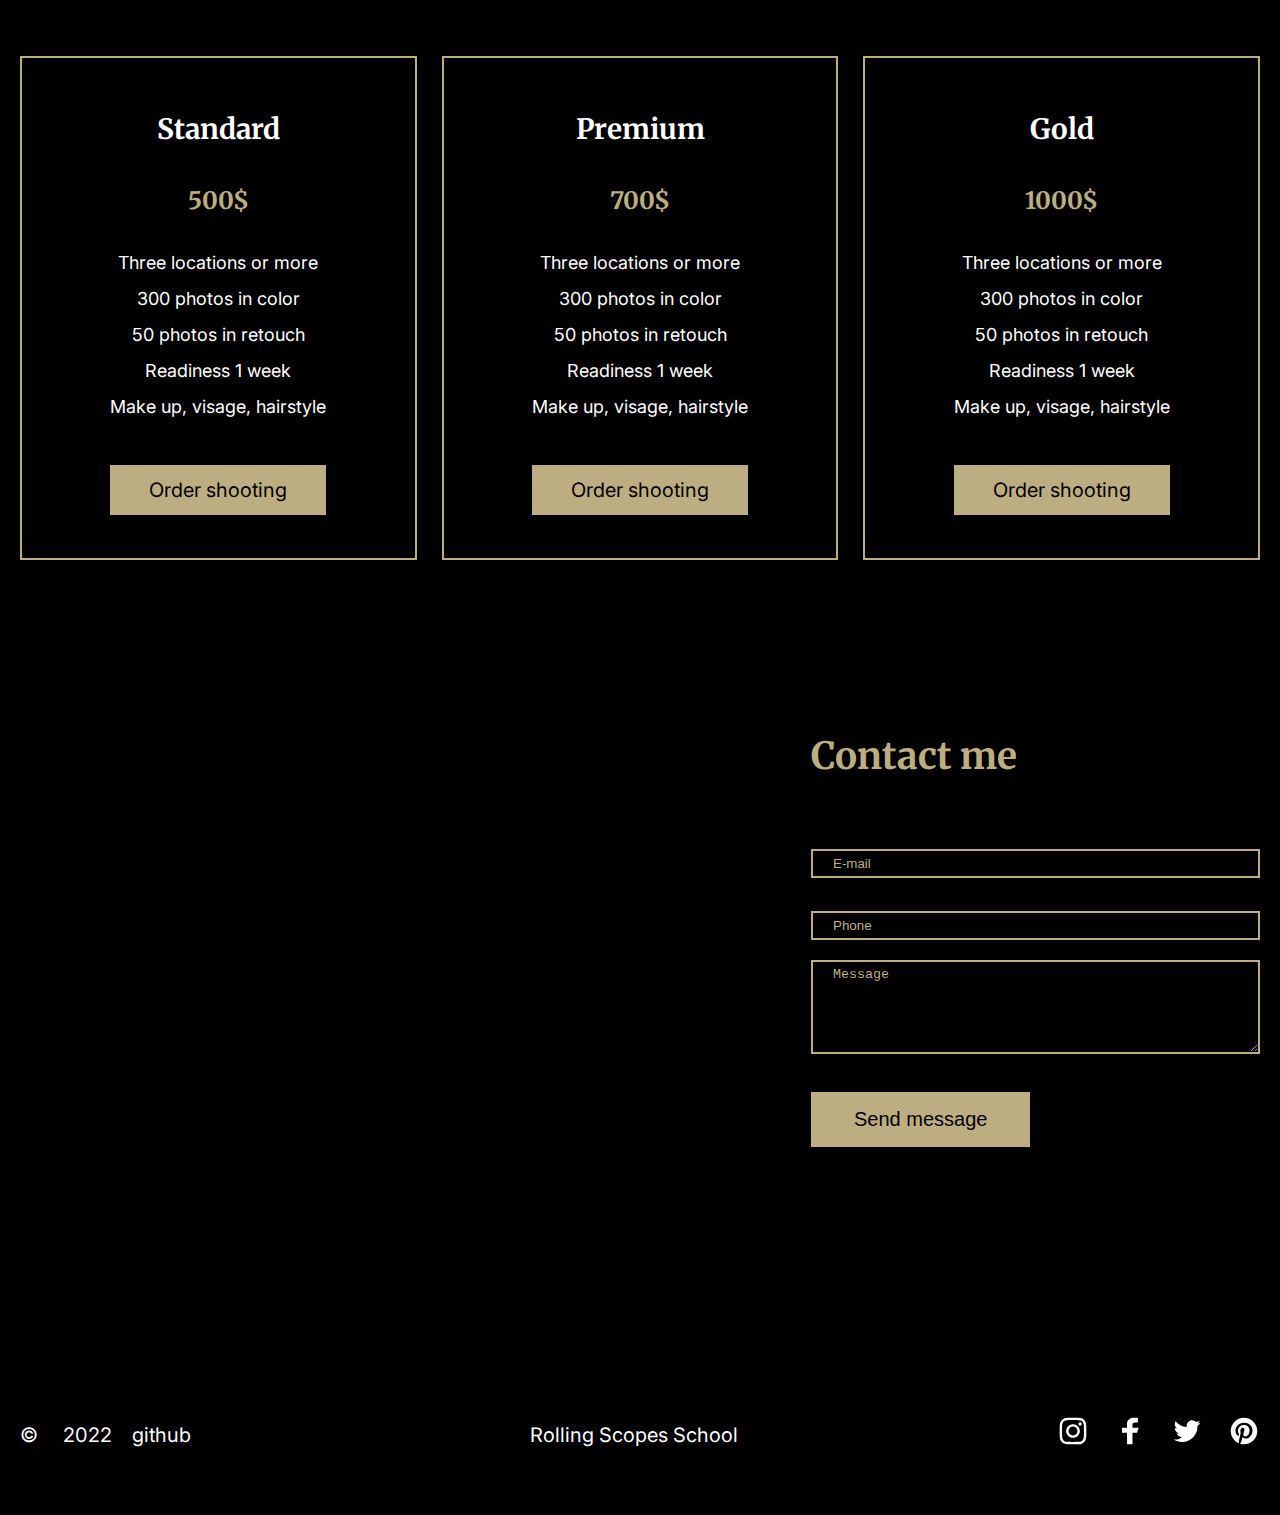
==== commit 40f625ce: "fix: start positions" ====
--- a/index.html
+++ b/index.html
@@ -7,7 +7,7 @@
     <link rel="stylesheet" href="/Css/style.css" />
     <title>Portfolio</title>
   </head>
-  <body class="light">
+  <body>
     <div class="wrapper">
       <!--Header-->
       <header class="header">
@@ -45,7 +45,7 @@
                 </ul>
               </div>
               <div class="header__language">
-                <span><a href="" data-lang="en">en</a></span>
+                <span><a href="" data-lang="en" class="active">en</a></span>
                 <span class="header__slash">/</span>
                 <span><a href="" data-lang="ru">ru </a></span>
               </div>
@@ -272,11 +272,21 @@
                   <div class="price__title">Standard</div>
                   <div class="price__rate">500$</div>
                   <div class="price__description">
-                    One location <br />
-                    1200 photos in color <br />
-                    12 photos in retouch <br />
-                    Readiness 2-3 weeks <br />
-                    Make up, visage
+                    <p data-i18Obj="price-description-1-span-1">
+                      Three locations or more
+                    </p>
+                    <p data-i18Obj="price-description-1-span-2">
+                      300 photos in color
+                    </p>
+                    <p data-i18Obj="price-description-1-span-3">
+                      50 photos in retouch
+                    </p>
+                    <p data-i18Obj="price-description-1-span-4">
+                      Readiness 1 week
+                    </p>
+                    <p data-i18Obj="price-description-1-span-5">
+                      Make up, visage, hairstyle
+                    </p>
                   </div>
                   <div class="price__button button">
                     <a href="" data-i18Obj="order">Order shooting</a>
@@ -286,11 +296,21 @@
                   <div class="price__title">Premium</div>
                   <div class="price__rate">700$</div>
                   <div class="price__description">
-                    One or two locations <br />
-                    200 photos in color <br />
-                    20 photos in retouch <br />
-                    Readiness 1-2 weeks <br />
-                    Make up, visage
+                    <p data-i18Obj="price-description-2-span-1">
+                      Three locations or more
+                    </p>
+                    <p data-i18Obj="price-description-2-span-2">
+                      300 photos in color
+                    </p>
+                    <p data-i18Obj="price-description-2-span-3">
+                      50 photos in retouch
+                    </p>
+                    <p data-i18Obj="price-description-2-span-4">
+                      Readiness 1 week
+                    </p>
+                    <p data-i18Obj="price-description-2-span-5">
+                      Make up, visage, hairstyle
+                    </p>
                   </div>
                   <div class="price__button button">
                     <a href="" data-i18Obj="order">Order shooting</a>
@@ -300,11 +320,21 @@
                   <div class="price__title">Gold</div>
                   <div class="price__rate">1000$</div>
                   <div class="price__description">
-                    Three locations or more <br />
-                    300 photos in color <br />
-                    50 photos in retouch <br />
-                    Readiness 1 week <br />
-                    Make up, visage, hairstyle
+                    <p data-i18Obj="price-description-3-span-1">
+                      Three locations or more
+                    </p>
+                    <p data-i18Obj="price-description-3-span-2">
+                      300 photos in color
+                    </p>
+                    <p data-i18Obj="price-description-3-span-3">
+                      50 photos in retouch
+                    </p>
+                    <p data-i18Obj="price-description-3-span-4">
+                      Readiness 1 week
+                    </p>
+                    <p data-i18Obj="price-description-3-span-5">
+                      Make up, visage, hairstyle
+                    </p>
                   </div>
                   <div class="price__button button">
                     <a href="" data-i18Obj="order">Order shooting</a>
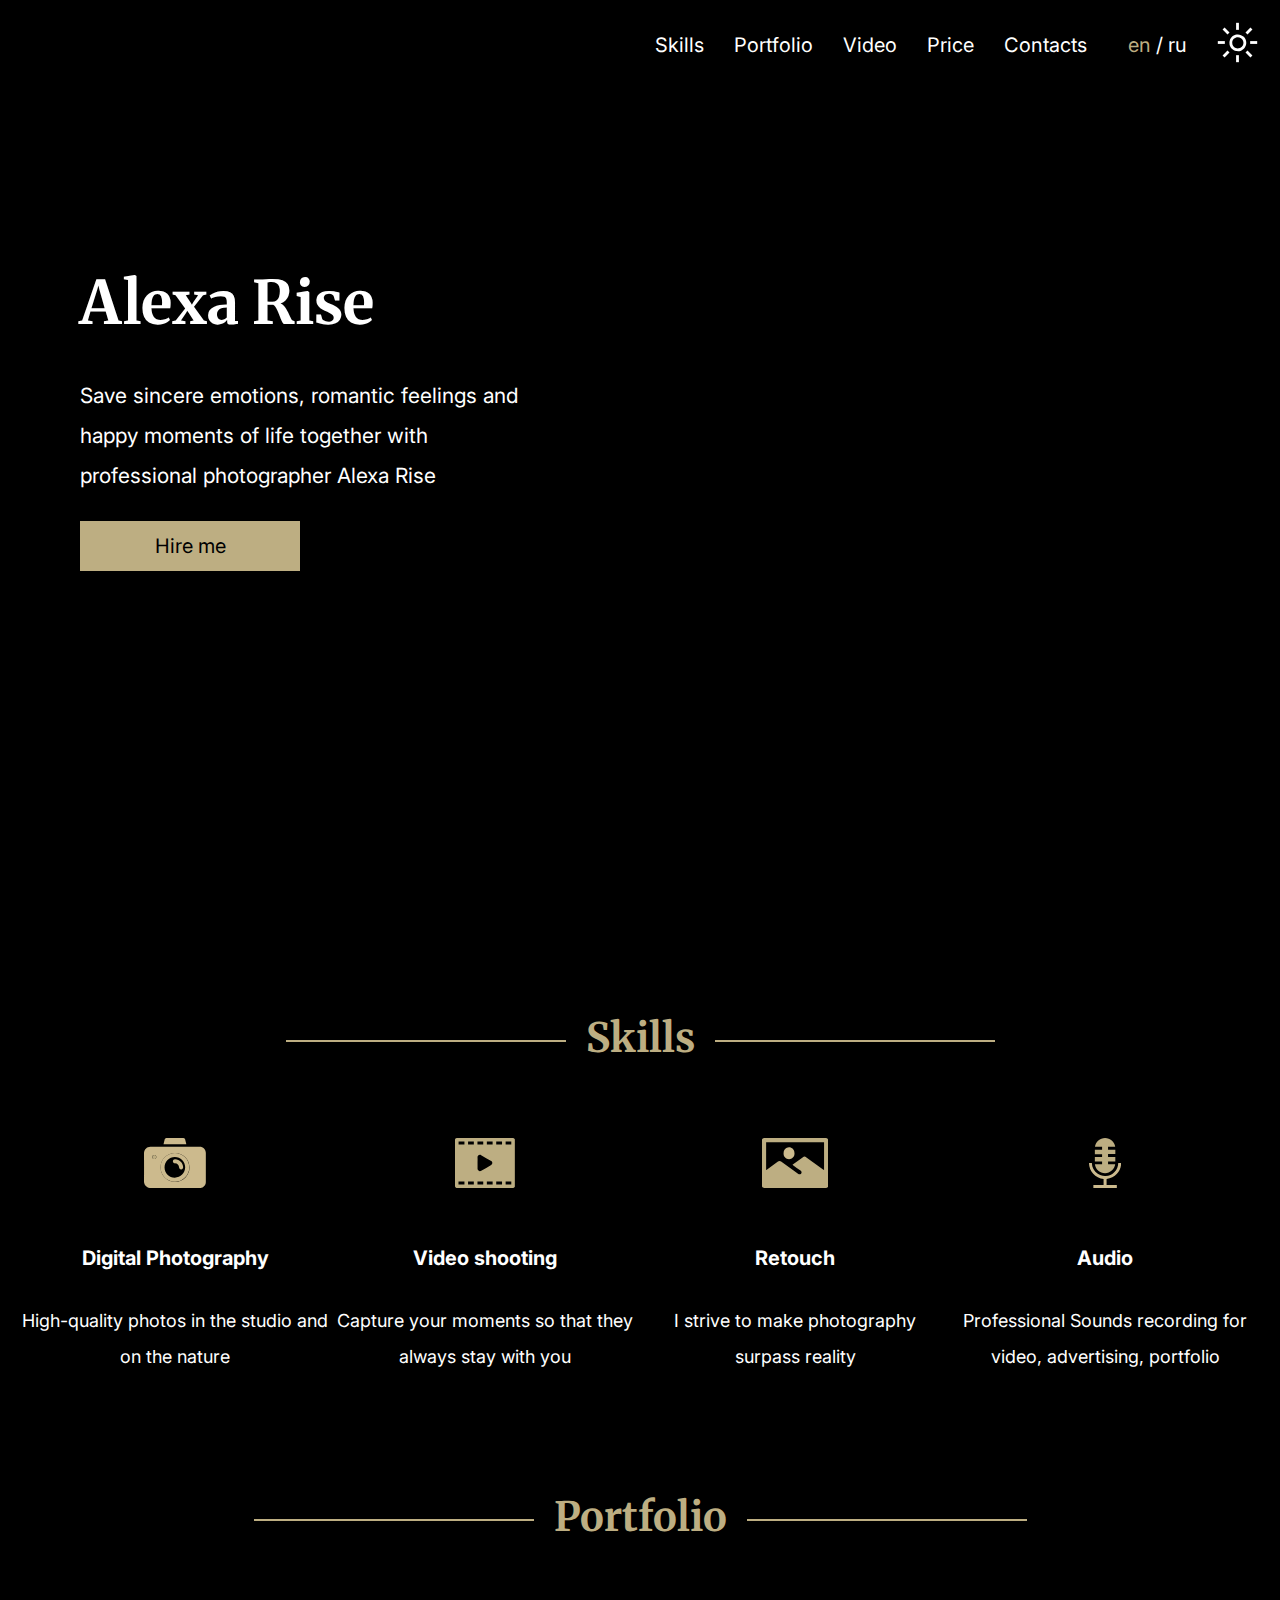
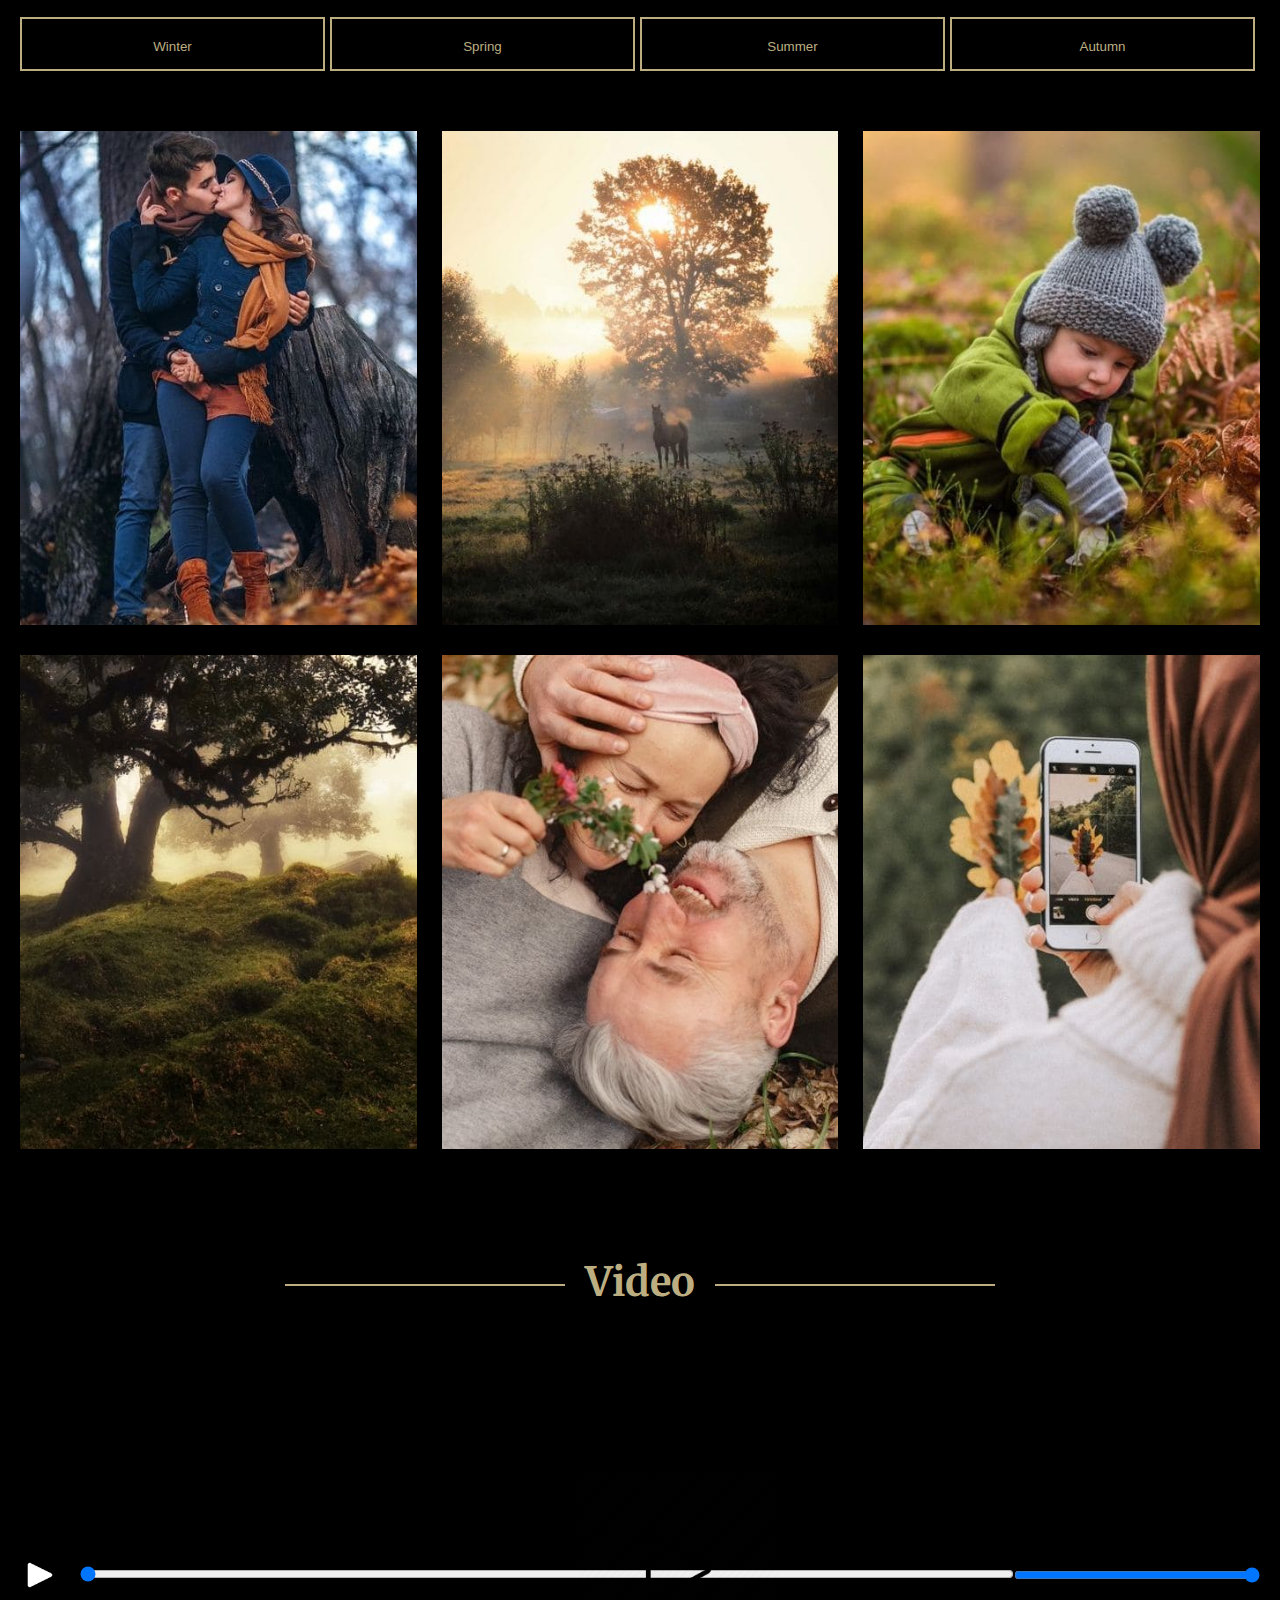
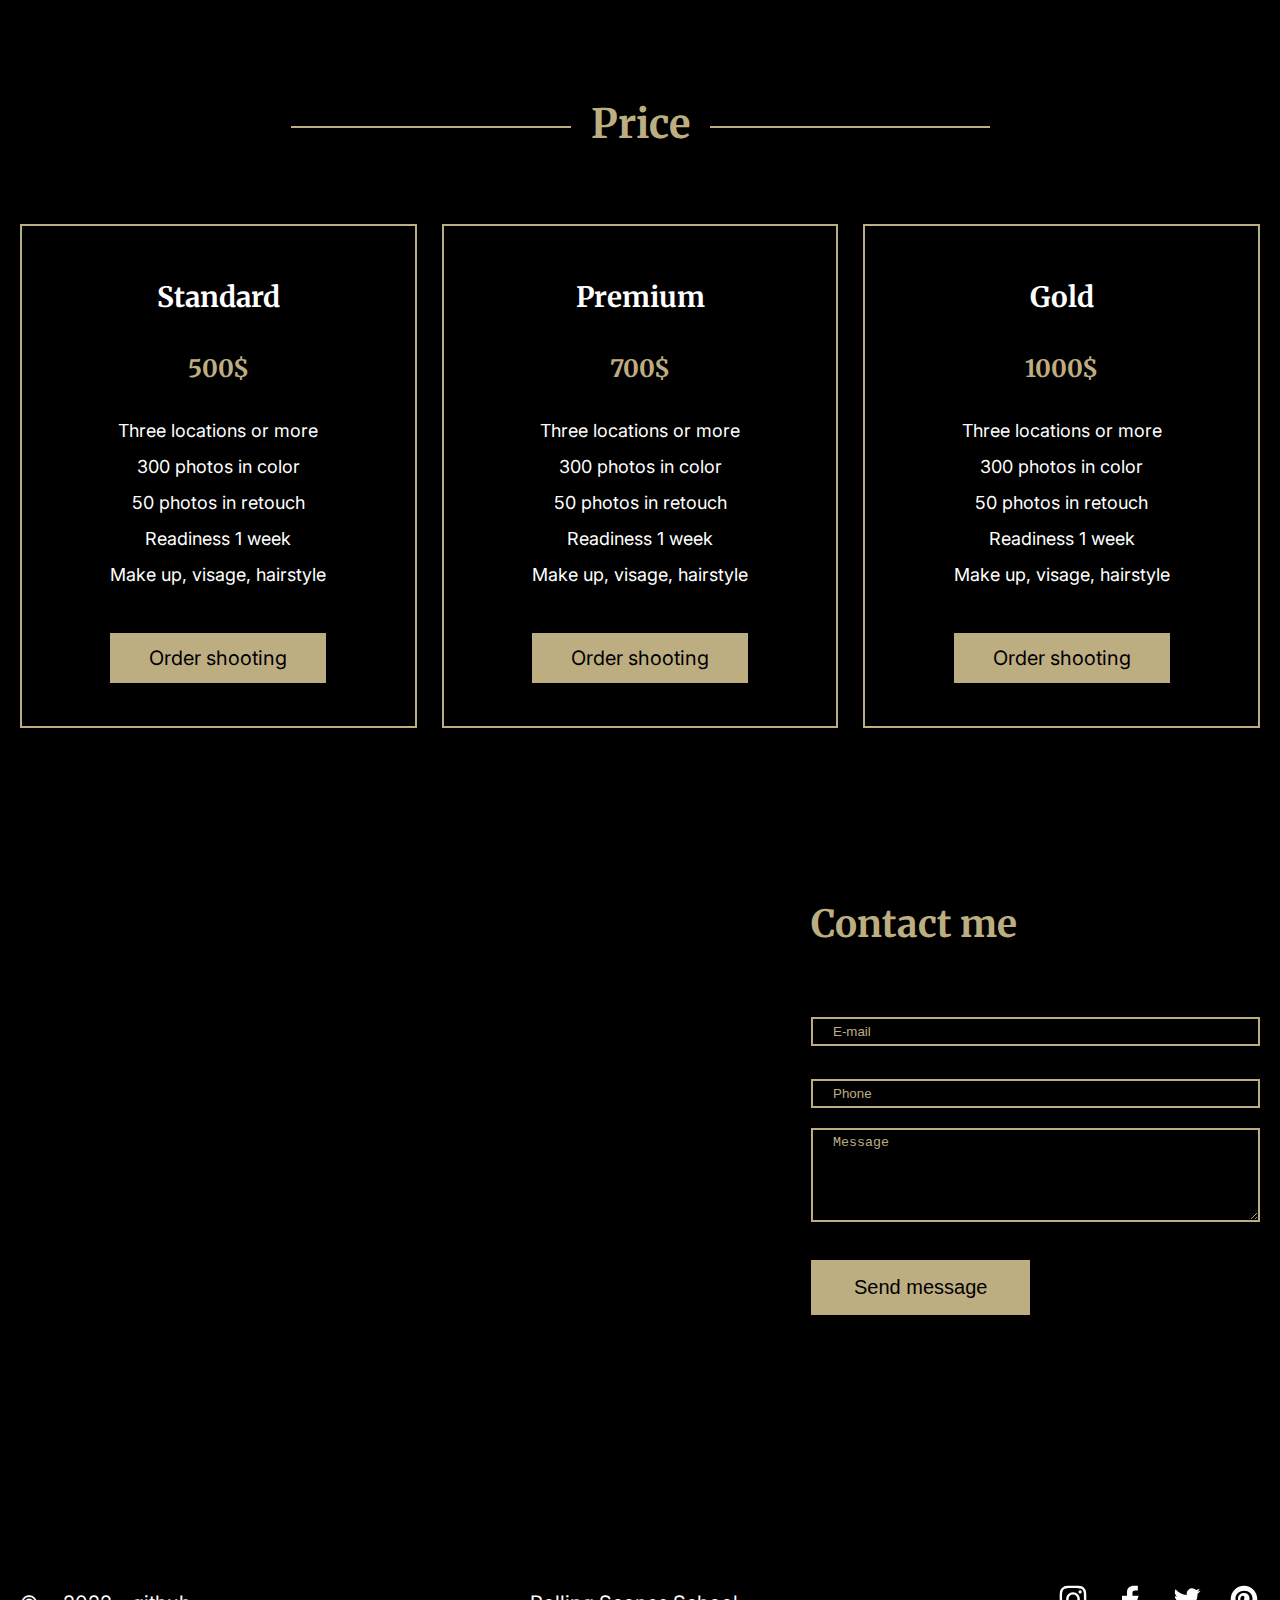
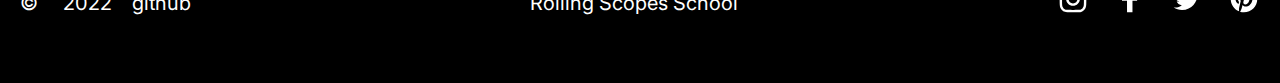
==== commit 0ce31ed1: "feat:add videoplayer" ====
--- a/index.html
+++ b/index.html
@@ -252,9 +252,61 @@
               <div class="video__title-line title-line">
                 <h2 data-i18Obj="video">Video</h2>
               </div>
-              <div class="video__video-container">
-                <div class="img-container">
-                  <img src="/Assets/img/gallery/video.jpg" alt="" />
+              <div class="video__player player">
+                <div class="player">
+                  <video
+                    src="/Assets/video/video.mp4"
+                    class="player__video viewer"
+                    autoplay
+                  ></video>
+                  <div class="player__controls">
+                    <span
+                      ><img
+                        class="player__display"
+                        src="/Assets/svg/video/bigplay.png"
+                        alt=""
+                    /></span>
+                    <span>
+                      <img
+                        class="player__play"
+                        src="/Assets/svg/video/playwhite.webp"
+                        alt=""
+                    /></span>
+                    <div class="progress">
+                      <div class="progress__filled">
+                        <input
+                          class="prog"
+                          data-abc="progr"
+                          type="range"
+                          name=""
+                          min="0"
+                          max="235"
+                          value="0"
+                          id=""
+                        />
+                      </div>
+                    </div>
+
+                    <!-- <input
+                      type="range"
+                      name="playbackRate"
+                      class="player__slider"
+                      id=""
+                      min="0.5"
+                      max="2"
+                      step="0.1"
+                      value="1"
+                    /> -->
+                    <input
+                      type="range"
+                      min="0"
+                      max="1"
+                      step="0.05"
+                      class="player__slider"
+                      value="1"
+                      name="volume"
+                    />
+                  </div>
                 </div>
               </div>
             </div>
--- a/Css/style.css
+++ b/Css/style.css
@@ -755,10 +755,6 @@
   max-width: 100%;
 }
 
-.video__video-container img {
-  width: 100%;
-}
-
 @media (max-width: 900px) {
   .video__title-line h2::before,
   .video__title-line h2::after {
@@ -782,6 +778,81 @@
         -ms-flex-align: center;
             align-items: center;
   }
+}
+
+.player {
+  width: 100%;
+  position: relative;
+}
+
+.player__display {
+  width: 200px;
+  height: 200px;
+  top: 40%;
+  left: 45%;
+  position: absolute;
+}
+
+.player__display img {
+  width: 100%;
+}
+
+.player__video {
+  width: 100%;
+}
+
+.player__controls {
+  width: 100%;
+  display: -webkit-box;
+  display: -ms-flexbox;
+  display: flex;
+  -webkit-box-align: center;
+      -ms-flex-align: center;
+          align-items: center;
+}
+
+.player__play {
+  width: 40px;
+  margin-right: 20px;
+  display: -webkit-box;
+  display: -ms-flexbox;
+  display: flex;
+  -webkit-box-pack: center;
+      -ms-flex-pack: center;
+          justify-content: center;
+  -webkit-box-align: center;
+      -ms-flex-align: center;
+          align-items: center;
+}
+
+.player__play img {
+  width: 100%;
+}
+
+.player input[name="playbackRate"] {
+  width: 75%;
+}
+
+.player input[name="volume"] {
+  width: 25%;
+}
+
+.progress {
+  width: 95%;
+}
+
+.progress__filled {
+  width: 100%;
+  -webkit-box-flex: 0;
+      -ms-flex: 0;
+          flex: 0;
+  -ms-flex-preferred-size: 50%;
+      flex-basis: 50%;
+}
+
+.progress__filled input {
+  width: inherit;
+  color: red;
 }
 
 .checked {
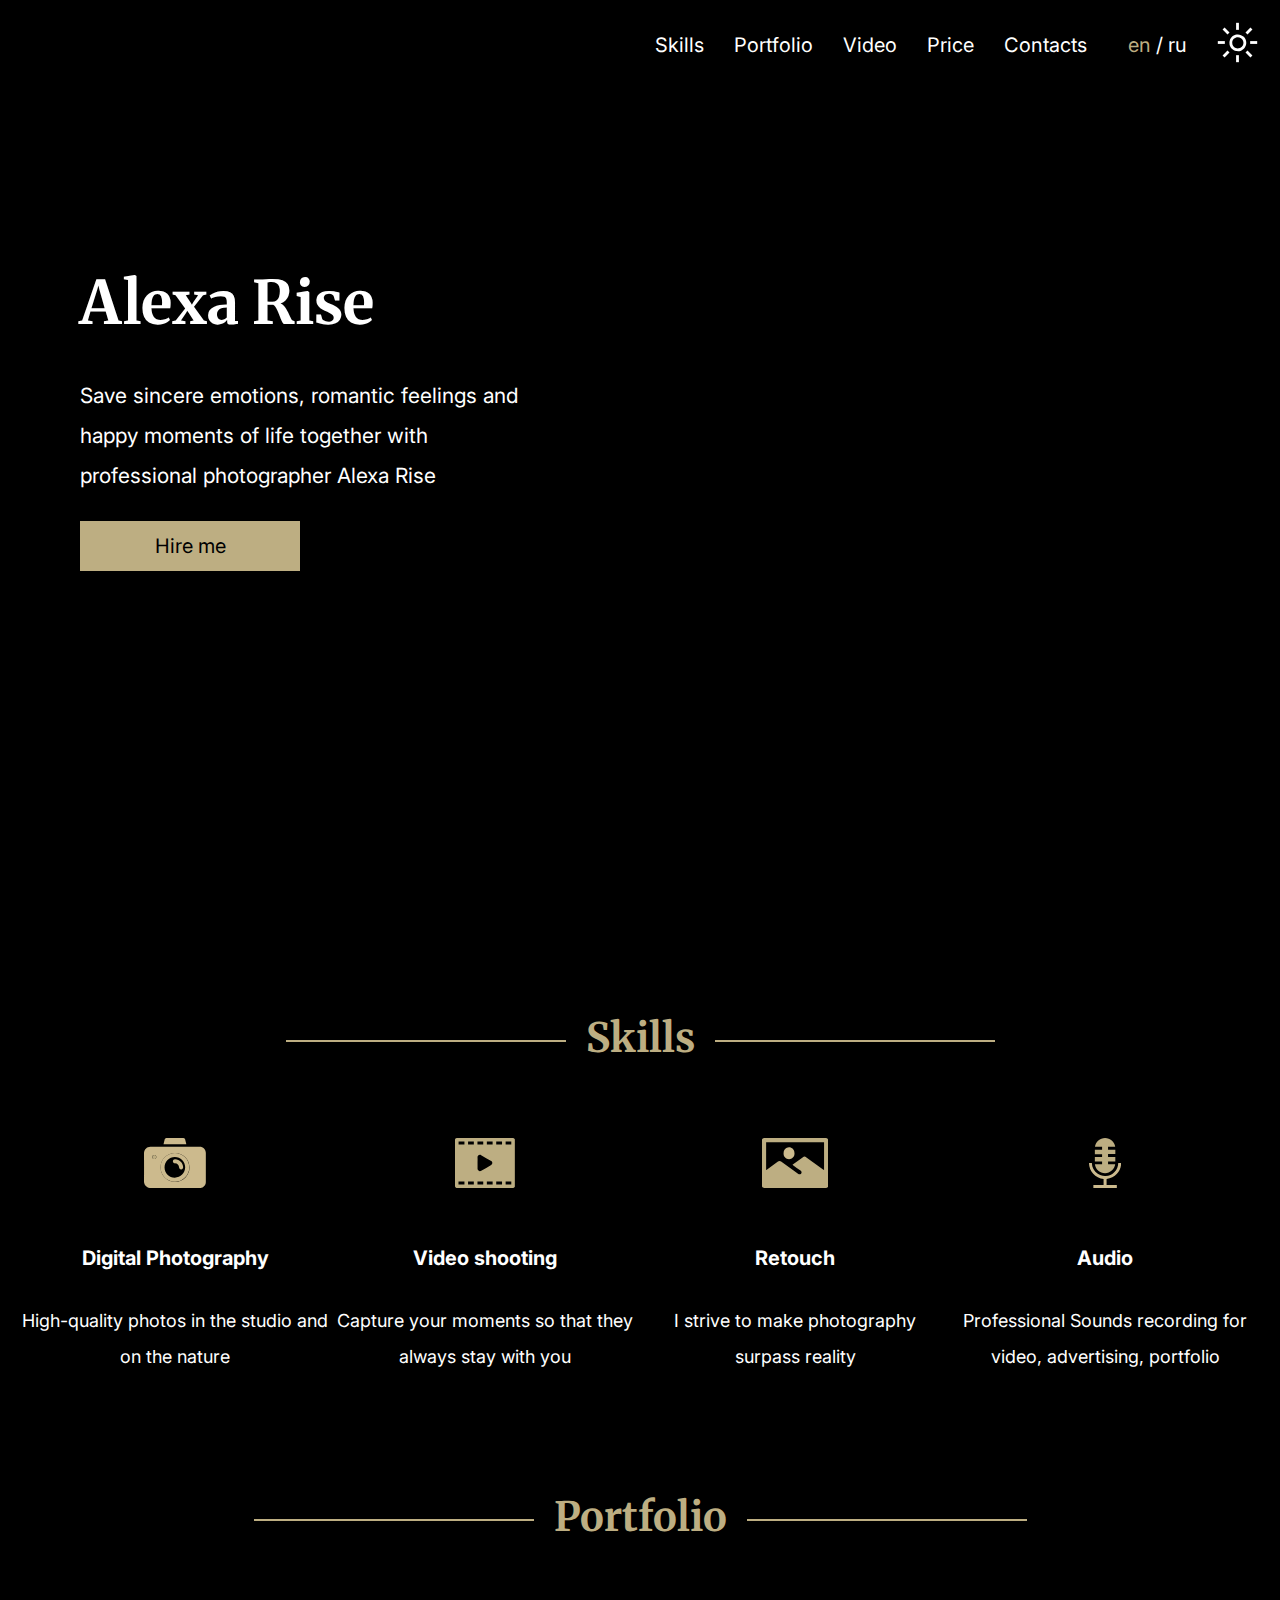
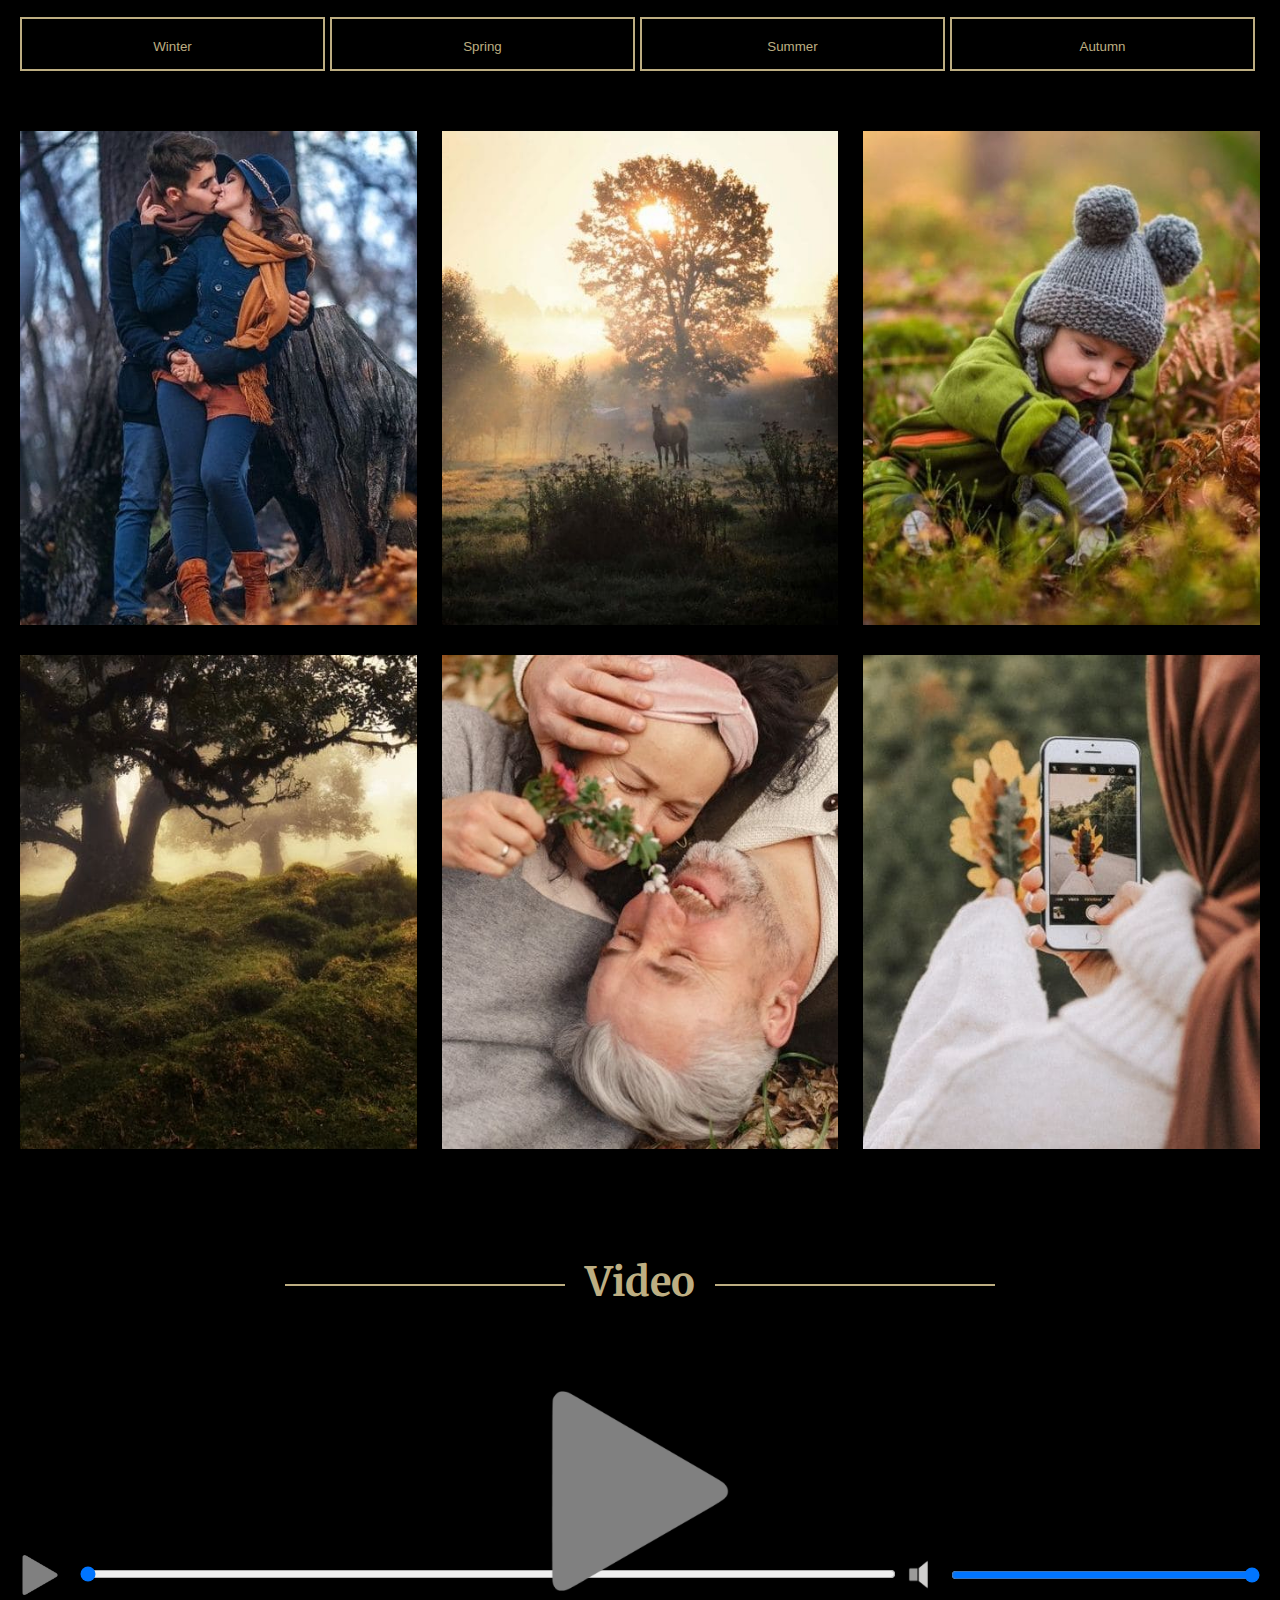
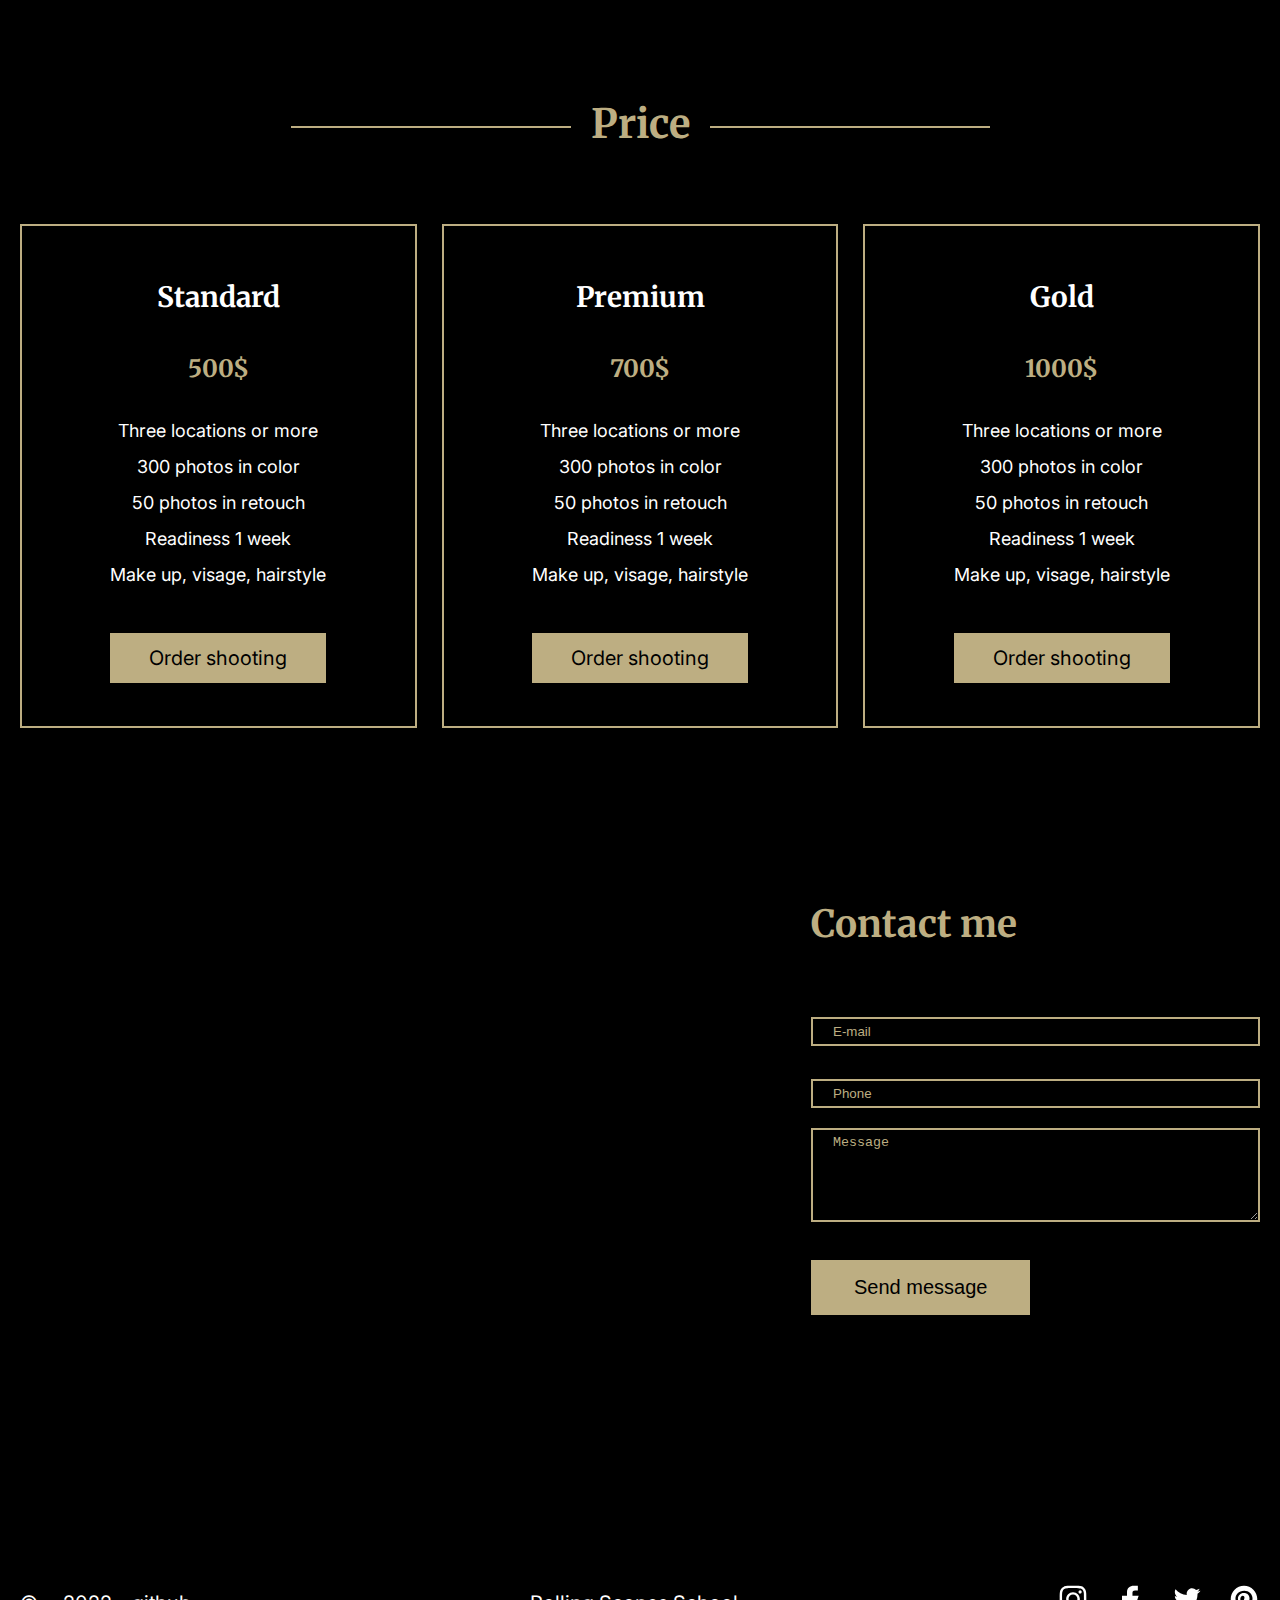
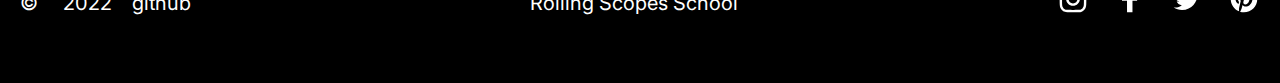
==== commit 33278909: "Merge pull request #12 from retouch226/videoPlayer" ====
--- a/index.html
+++ b/index.html
@@ -263,13 +263,13 @@
                     <span
                       ><img
                         class="player__display"
-                        src="/Assets/svg/video/bigplay.png"
+                        src="/Assets/svg/video/NewPlay.ico"
                         alt=""
                     /></span>
                     <span>
                       <img
                         class="player__play"
-                        src="/Assets/svg/video/playwhite.webp"
+                        src="/Assets/svg/video/NewPlay.ico"
                         alt=""
                     /></span>
                     <div class="progress">
@@ -280,7 +280,7 @@
                           type="range"
                           name=""
                           min="0"
-                          max="235"
+                          max="320"
                           value="0"
                           id=""
                         />
@@ -297,6 +297,13 @@
                       step="0.1"
                       value="1"
                     /> -->
+                    <div class="player__little-icn">
+                      <img
+                        class="player__volume-icn"
+                        src="/Assets/svg/video/NewVolume.png"
+                        alt=""
+                      />
+                    </div>
                     <input
                       type="range"
                       min="0"
--- a/Css/style.css
+++ b/Css/style.css
@@ -781,16 +781,22 @@
 }
 
 .player {
-  width: 100%;
+  max-width: 100%;
   position: relative;
 }
 
 .player__display {
   width: 200px;
-  height: 200px;
-  top: 40%;
-  left: 45%;
   position: absolute;
+  margin-left: auto;
+  margin-right: auto;
+  margin-top: auto;
+  margin-bottom: auto;
+  left: 0;
+  right: 0;
+  top: 0;
+  bottom: 0;
+  text-align: center;
 }
 
 .player__display img {
@@ -809,6 +815,24 @@
   -webkit-box-align: center;
       -ms-flex-align: center;
           align-items: center;
+}
+
+.player__little-icn {
+  max-width: 30px;
+  display: -webkit-box;
+  display: -ms-flexbox;
+  display: flex;
+  -ms-flex-item-align: center;
+      align-self: center;
+}
+
+.player__little-icn img {
+  width: 100%;
+}
+
+.player__volume-icn {
+  width: 100%;
+  margin-left: -13px;
 }
 
 .player__play {
@@ -823,6 +847,8 @@
   -webkit-box-align: center;
       -ms-flex-align: center;
           align-items: center;
+  -ms-flex-item-align: center;
+      align-self: center;
 }
 
 .player__play img {
@@ -838,11 +864,11 @@
 }
 
 .progress {
-  width: 95%;
+  width: 68%;
 }
 
 .progress__filled {
-  width: 100%;
+  width: 97%;
   -webkit-box-flex: 0;
       -ms-flex: 0;
           flex: 0;
@@ -851,8 +877,7 @@
 }
 
 .progress__filled input {
-  width: inherit;
-  color: red;
+  width: 100%;
 }
 
 .checked {
